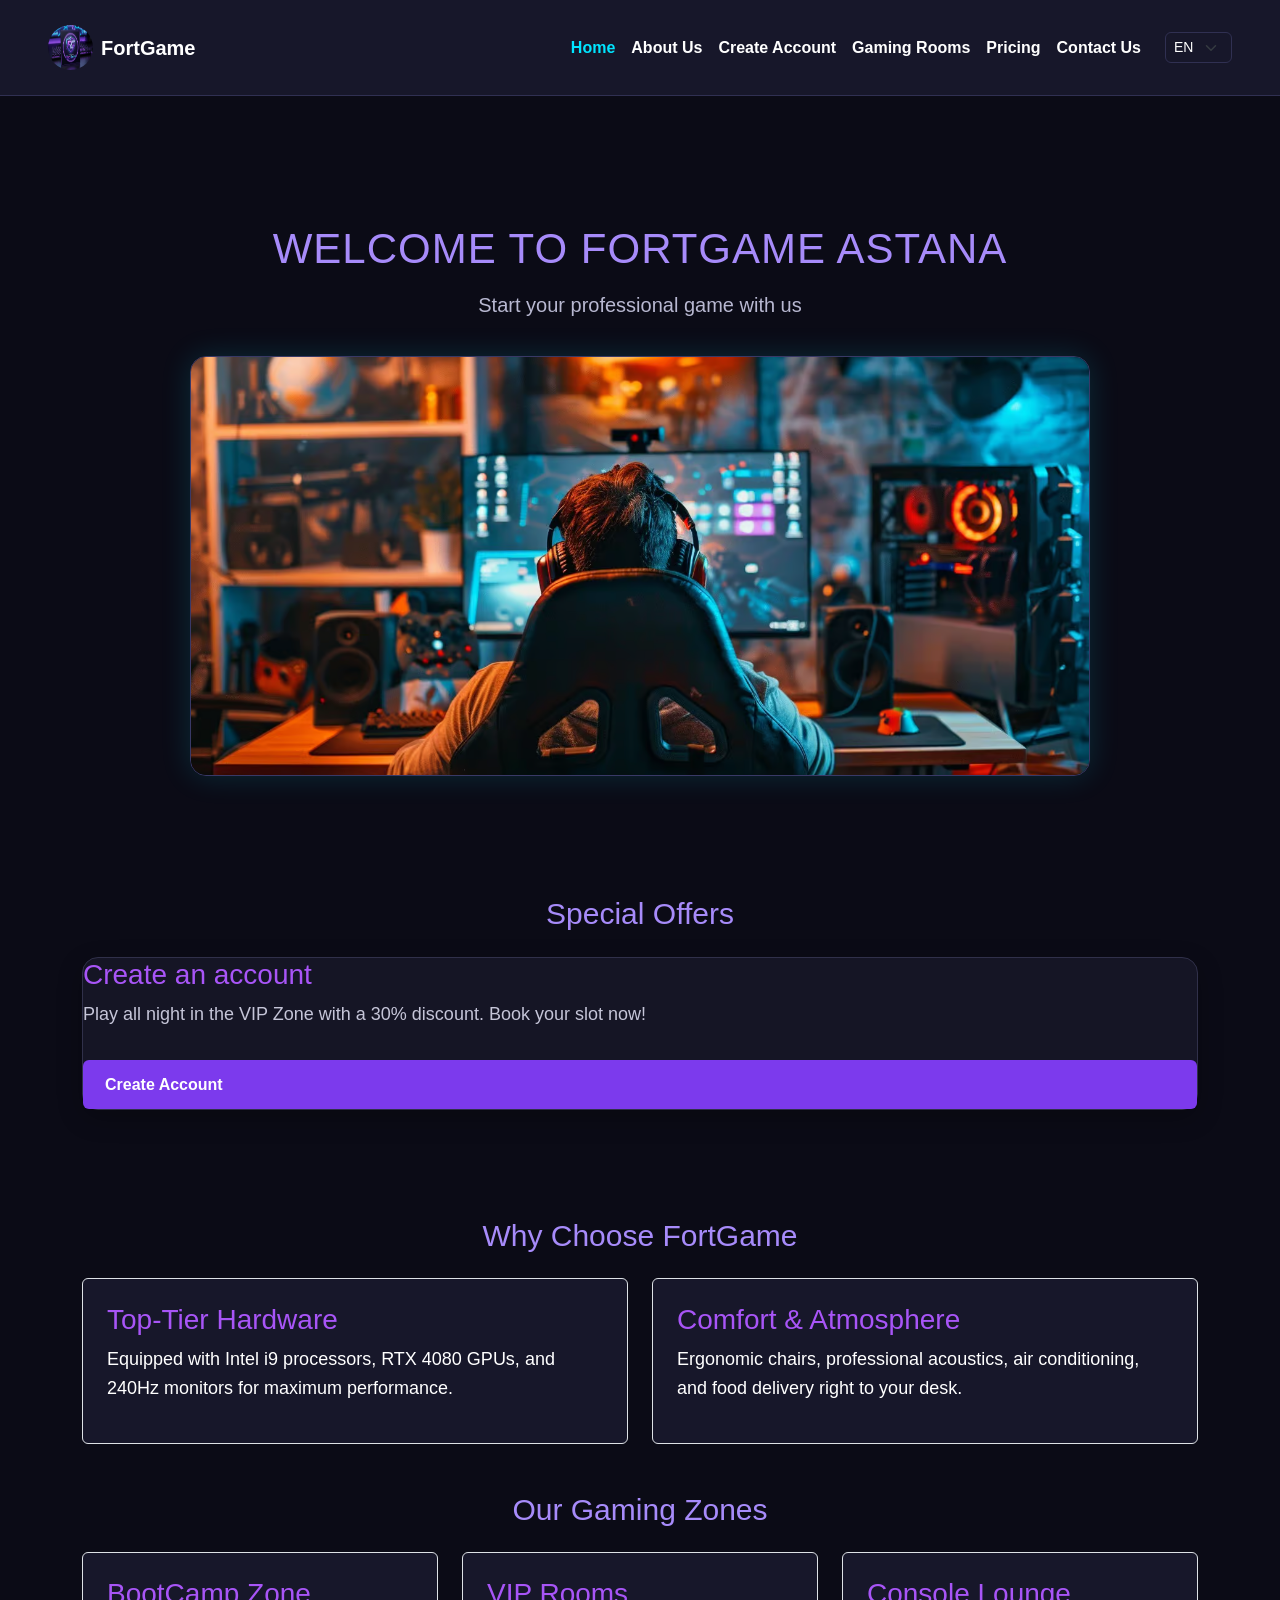
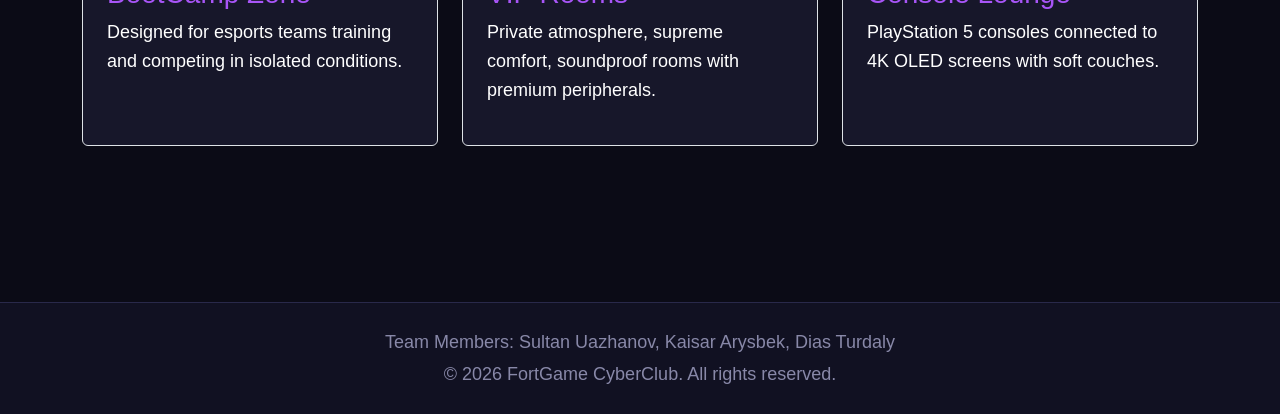
==== index.html @ 3850e533 "Add files via upload" ====
<!DOCTYPE html>
<html lang="en">
<head>
    <meta charset="UTF-8">
    <meta name="viewport" content="width=device-width, initial-scale=1.0">
    <title>FortGame CyberClub - Home</title>
    <link href="https://cdn.jsdelivr.net/npm/bootstrap@5.3.3/dist/css/bootstrap.min.css" rel="stylesheet">
    <link rel="stylesheet" href="css/style.css">
</head>
<body class="bootstrap-page">
    <nav class="navbar navbar-expand-lg navbar-dark bg-dark border-bottom border-secondary" aria-label="Main navigation">
    <div class="container-fluid px-sm-2 px-lg-5">
        <a class="navbar-brand d-flex align-items-center" href="index.html">
            <img src="images/admin.jpg" alt="FortGame Logo" width="45" height="45" class="rounded-circle me-2">
            FortGame
        </a>
        <button class="navbar-toggler" type="button" data-bs-toggle="collapse" data-bs-target="#mainNav"
                aria-controls="mainNav" aria-expanded="false" aria-label="Toggle navigation">
            <span class="navbar-toggler-icon"></span>
        </button>
        <div class="collapse navbar-collapse" id="mainNav">
            <ul class="navbar-nav ms-auto mb-2 mb-lg-0">
                <li class="nav-item"><a class="nav-link active" href="index.html" aria-current="page">Home</a></li>
                <li class="nav-item"><a class="nav-link" href="about.html">About Us</a></li>
                <li class="nav-item"><a class="nav-link" href="create_acc.html">Create Account</a></li>
                <li class="nav-item"><a class="nav-link" href="rooms.html">Gaming Rooms</a></li>
                <li class="nav-item"><a class="nav-link" href="pricing.html">Pricing</a></li>
                <li class="nav-item"><a class="nav-link" href="contact.html">Contact Us</a></li>
            </ul>
            <div class="d-flex gap-2 ms-lg-3">
                <label class="visually-hidden" for="language">Language</label>
                <select id="language" class="form-select form-select-sm bg-dark text-white border-secondary" aria-label="Language">
                    <option>EN</option><option>RU</option><option>KZ</option>
                </select>
            </div>
        </div>
    </div>
</nav>

<main class="container py-4 py-md-5">
        <section class="hero-section">
            <h1>WELCOME TO FORTGAME ASTANA</h1>
            <p>Start your professional game with us</p>
            <img src="images/How-To-Get-Better-At-Shooter-Games-1.avif" alt="FortGame Hall" class="hero-img">
        </section>
        <section class="promo-section">
            <h2 class="text-center">Special Offers</h2>
            <div class="card">
                <h3>Create an account</h3>
                <p>Play all night in the VIP Zone with a 30% discount. Book your slot now!</p>
                <a href="create_acc.html" class="promo-button"> Create Account </a>
            </div>
        </section>

<section class="my-5">
    <h2 class="text-center mb-4">Why Choose FortGame</h2>
    <div class="row g-4">

        <div class="col-12 col-lg-6">
            <div class="p-4 border rounded bg-dark text-white h-100">
                <h3>Top-Tier Hardware</h3>
                <p>Equipped with Intel i9 processors, RTX 4080 GPUs, and 240Hz monitors for maximum performance.</p>
            </div>
        </div>
        
        <div class="col-12 col-lg-6">
            <div class="p-4 border rounded bg-dark text-white h-100">
                <h3>Comfort & Atmosphere</h3>
                <p>Ergonomic chairs, professional acoustics, air conditioning, and food delivery right to your desk.</p>
            </div>
        </div>
    </div>
</section>

<section class="my-5">
    <h2 class="text-center mb-4">Our Gaming Zones</h2>
    <div class="row g-4">
        <div class="col-12 col-md-6 col-lg-4">
            <div class="p-4 border rounded bg-dark text-white h-100">
                <h3>BootCamp Zone</h3>
                <p>Designed for esports teams training and competing in isolated conditions.</p>
            </div>
        </div>
        <div class="col-12 col-md-6 col-lg-4">
            <div class="p-4 border rounded bg-dark text-white h-100">
                <h3>VIP Rooms</h3>
                <p>Private atmosphere, supreme comfort, soundproof rooms with premium peripherals.</p>
            </div>
        </div>
        <div class="col-12 col-md-12 col-lg-4">
            <div class="p-4 border rounded bg-dark text-white h-100">
                <h3>Console Lounge</h3>
                <p>PlayStation 5 consoles connected to 4K OLED screens with soft couches.</p>
            </div>
        </div>
    </div>
</section>
    </main>
    <footer class="main-footer">
    <div class="container text-center">
        <p class="mb-1">Team Members: Sultan Uazhanov, Kaisar Arysbek, Dias Turdaly</p>
        <p class="mb-0">&copy; 2026 FortGame CyberClub. All rights reserved.</p>
    </div>
</footer>

<script src="https://cdn.jsdelivr.net/npm/bootstrap@5.3.3/dist/js/bootstrap.bundle.min.js"></script>
</body>
</html>
---- css/style.css ----
*{
    box-sizing: border-box;
}
body {
    margin: 0;
    font-family: Arial, sans-serif;
    background-color: #0b0b16;
    color: #f5f5f5;
    line-height: 1.6;
}

h1 {
  font-size: 22px;
}

h2 {
  font-size: 18px;
}

p {
  font-size: 14px;
}

@media (min-width: 768px) {
  h1 {
    font-size: 32px;
  }
  
  h2 {
    font-size: 24px;
  }
  
  p {
    font-size: 16px;
  }
}

@media (min-width: 1024px) {
  h1 {
    font-size: 42px;
  }
  
  h2 {
    font-size: 30px;
  }
  
  p {
    font-size: 18px;
  }
}

#main-header {
    background-color: #111122;
    padding: 20px 8%;
    display: flex;
    justify-content: space-between;
    align-items: center;
    border-bottom: 1px solid #29294a;
}

.nav-menu {
    display: flex;
    gap: 30px;
}

.nav-menu a {
    color: #ffffff;
    text-decoration: none;
    font-weight: bold;
    transition: color 0.3s;
}

.nav-menu a:hover {
    color: #00e5ff;
}

.header-actions {
    display: flex;
    gap: 12px;
}

.language,
.number {
    background-color: #1b1b32;
    color: #ffffff;
    border: 1px solid #393966;
    padding: 8px 12px;
    border-radius: 6px;
}

.container {
    width: 85%;
    max-width: 1200px;
    margin: 0 auto;
}


.hero-section {
    text-align: center;
    padding: 80px 20px;
}

.hero-section h1 {
    font-size: 42px; 
    color: #a78bfa;
    margin-bottom: 15px;
    letter-spacing: 2px;
}

.hero-section p {
    font-size: 20px;
    color: #b8b8d1;
    margin-bottom: 35px;
}

.hero-img {
    width: 100%;
    max-width: 900px;
    height: 420px;
    object-fit: cover;
    border-radius: 16px;
    border: 1px solid #393966;
    box-shadow: 0 0 30px rgba(0, 229, 255, 0.15);
}

.promo-section,
.create-account-section,
.info-section {
    padding: 40px 0;
}

h2 {
    color: #a78bfa;
    font-size: 30px;
    margin-bottom: 25px;
}

h3 {
    color: #ffffff;
}


.card {
    background-color: #17172a;
    border: 1px solid #303052;
    border-radius: 12px;
    padding: 25px;
    margin: 20px 0;
    box-shadow: 0 8px 25px rgba(0, 0, 0, 0.25);
    transition: transform 0.3s, border-color 0.3s;
}

.card:hover {
    transform: translateY(-5px);
    border-color: #00e5ff;
}

.card p,
.card li {
    color: #c5c5d8;
}

.create-account-section {
    max-width: 600px;
    margin: 60px auto 20px;
    text-align: center;
}

.create-account-section h1 {
    color: #a78bfa;
    font-size: 36px;
    margin-bottom: 30px;
}

.create-account-form {
    background-color: #17172a;
    border: 1px solid #303052;
    border-radius: 12px;
    padding: 30px;
    text-align: left;
    box-shadow: 0 8px 25px rgba(0, 0, 0, 0.25);
}

.create-account-form label {
    display: block;
    margin-bottom: 8px;
    color: #d8d8ed;
    font-weight: bold;
}

.create-account-form input {
    width: 100%;
    padding: 13px;
    margin-bottom: 20px;
    background-color: #0f0f20;
    color: #ffffff;
    border: 1px solid #393966;
    border-radius: 6px;
    font-size: 15px;
}

.create-account-form input:focus {
    outline: none;
    border-color: #00e5ff;
    box-shadow: 0 0 8px rgba(0, 229, 255, 0.2);
}

.create-account-form button {
    width: 100%;
    padding: 14px;
    background-color: #7c3aed;
    color: #ffffff;
    border: none;
    border-radius: 6px;
    font-size: 16px;
    font-weight: bold;
    cursor: pointer;
    transition: background-color 0.3s, transform 0.3s;
}

.create-account-form button:hover {
    background-color: #9f67ff;
    transform: translateY(-2px);
}

.card ul {
    padding-left: 20px;
}

.card li {
    margin-bottom: 10px;
}

footer {
    margin-top: 60px;
    padding: 25px;
    text-align: center;
    background-color: #111122;
    border-top: 1px solid #29294a;
    color: #8888a8;
    font-size: 14px;
}

@media (max-width: 700px) {
    #main-header {
        flex-direction: column;
        gap: 20px;
    }

    .nav-menu {
        gap: 15px;
        flex-wrap: wrap;
        justify-content: center;
    }

    .header-actions {
        width: 100%;
        justify-content: center;
    }

    .hero-section h1 {
        font-size: 30px;
    }

    .hero-img {
        height: 250px;
    }

    .container {
        width: 90%;
    }
}.promo-button {
    display: inline-block;
    margin-top: 15px;
    padding: 12px 22px;
    background-color: #7c3aed;
    color: white;
    text-decoration: none;
    border-radius: 6px;
    font-weight: bold;
    transition: background-color 0.3s;
}

.promo-button:hover {
    background-color: #9f67ff;
}.form-description {
    color: #a8a8c0;
    margin-bottom: 25px;
}.rooms-section {
    text-align: center;
    margin: 50px 0;
}

.rooms-section {
    padding: 50px 0;
    text-align: center;
}

.rooms-section h1 {
    font-size: 40px;
    color: #a78bfa;
    margin-bottom: 10px;
}

.rooms-intro {
    color: #aaaabd;
    margin-bottom: 40px;
    font-size: 18px;
}

.rooms-grid {
    display: flex;
    gap: 20px;
    align-items: stretch;
    flex-direction: column;
}

.room-card {
    background-color: #151525;
    border: 1px solid #30304a;
    border-radius: 16px;
    overflow: hidden;
    text-align: left;
    transition: 0.3s;
}

.room-card:hover {
    transform: translateY(-8px);
    border-color: #00e5ff;
    box-shadow: 0 10px 30px rgba(0, 229, 255, 0.15);
}

.room-card img {
    width: 100%;
    height: 250px;
    object-fit: cover;
    display: block;
}

.room-content {
    padding: 22px;
}

.room-content h2 {
    color: #00e5ff;
    margin-top: 0;
    margin-bottom: 12px;
}

.room-content p {
    color: #c5c5d5;
    line-height: 1.6;
}

.room-content h3 {
    color: #a855f7;
    margin-top: 20px;
}

.room-content ul {
    padding-left: 20px;
    color: #d5d5df;
}

.room-content li {
    margin-bottom: 8px;
}

.room-button {
    display: inline-block;
    margin-top: 15px;
    padding: 11px 18px;
    background-color: #00e5ff;
    color: #080812;
    text-decoration: none;
    font-weight: bold;
    border-radius: 8px;
    transition: 0.3s;
}

.room-button:hover {
    background-color: #a855f7;
    color: white;
}

@media (min-width: 768px) {
  .rooms-grid {
    flex-direction: row;
    flex-wrap: wrap;
  }

  .room-card {
    width: calc(50% - 10px);
  }
}

@media (min-width: 1024px) {
  .room-card {
    width: calc(33.333% - 14px);
  }
}
.room-link {
    text-decoration: none;
    color: inherit;
}



   .pricing-table {
    width: 100%;
    border-collapse: collapse;
    margin: 20px 0;
    background-color: #121225;
    border-radius: 10px;
    overflow: hidden;
    border: 1px solid #2a2a4a;
}

.pricing-table th, 
.pricing-table td {
    padding: 16px 20px;
    text-align: left;
    border-bottom: 1px solid #2a2a4a;
}

.pricing-table th {
    background-color: #1a1a35;
    color: #8b5cf6;
    font-size: 1.1rem;
}

.pricing-table tr:hover {
    background-color: #1d1d3d;
}


.round-avatar {
    width: 140px; 
    height: 140px; 
    border-radius: 50%; 
    border: 3px solid #8b5cf6;
    object-fit: cover;
}
.room-link {
    color: #8b5cf6;
    text-decoration: none;
    font-weight: bold;
    transition: color 0.3s ease;
}

.room-link:hover {
    color: #00f7ff;
    text-decoration: underline;
}

.round-logo {
    width: 93px; 
    height: 93px; 
    border-radius: 50%; 
    border: 3px solid #8b5cf6;
    object-fit: cover;
    
}

.about-layout {
    width: 85%;
    max-width: 1200px;
    margin: 50px auto;

    display: grid;

    grid-template-columns: 250px 1fr;
    grid-template-rows: auto 1fr;

    grid-template-areas:
        "sidebar main";

    gap: 30px;
}

.about-sidebar {
    grid-area: sidebar;

    background-color: #17172a;
    border: 1px solid #303052;
    border-radius: 12px;

    padding: 25px;

    display: flex;
    flex-direction: column;
    gap: 15px;

    height: fit-content;
}

.about-sidebar h2 {
    margin-top: 0;
}

.about-sidebar a {
    color: white;
    text-decoration: none;

    padding: 10px;
    border-radius: 6px;

    transition: 0.3s;
}

.about-sidebar a:hover {
    background-color: #29294a;
    color: #00e5ff;
}

.about-main {
    grid-area: main;

    background-color: #111122;
    border-radius: 12px;

    padding: 30px;
}

.about-main h1 {
    color: #a78bfa;
}

.about-cards {
    display: grid;

    grid-template-columns: repeat(2, 1fr);

    gap: 20px;

    margin-top: 30px;
}

.about-cards .card {
    margin: 0;
}

.gallery-page {
    width: 85%;
    max-width: 1200px;
    margin: 50px auto;
    text-align: center;
}

.gallery-page h1 {
    color: #a78bfa;
    font-size: 38px;
}

.gallery-intro {
    color: #b8b8d1;
    margin-bottom: 35px;
}

.gallery-grid {
    display: grid;

    grid-template-columns: repeat(3, 1fr);

    gap: 20px;
}

.gallery-item {
    position: relative;

    height: 250px;

    overflow: hidden;

    border-radius: 12px;

    border: 1px solid #303052;

    background-color: #17172a;
}

.gallery-item img {
    width: 100%;
    height: 100%;

    object-fit: cover;

    display: block;

    transition: transform 0.4s;
}

.gallery-caption {
    position: absolute;

    left: 0;
    bottom: 0;

    width: 100%;

    padding: 20px;

    background: rgba(0, 0, 0, 0.75);

    transform: translateY(100%);

    transition: transform 0.3s;
}

.gallery-caption h3 {
    margin: 0;
    color: #ffffff;
}

.gallery-caption p {
    margin: 5px 0 0;
    color: #c5c5d8;
}

.gallery-item:hover img {
    transform: scale(1.1);
}

.gallery-item:hover .gallery-caption {
    transform: translateY(0);
}


/* Assignment #3 - Bootstrap pages, restyled to match Assignment #1's look */
.bootstrap-page {
    font-family: Arial, sans-serif;
    background-color: #0b0b16;
}

.bootstrap-page .container {
    width: 100%;
    max-width: 1140px;
    margin-left: auto;
    margin-right: auto;
}

/* Navbar -> looks like #main-header */
.bootstrap-page .navbar {
    background-color: #111122 !important;
    border-bottom: 1px solid #29294a !important;
    padding-top: 20px;
    padding-bottom: 20px;
}

.bootstrap-page .navbar-brand {
    color: #ffffff !important;
    font-weight: bold;
}

.bootstrap-page .nav-link {
    color: #ffffff !important;
    font-weight: bold;
    transition: color 0.3s;
}

.bootstrap-page .nav-link:hover,
.bootstrap-page .nav-link.active {
    color: #00e5ff !important;
}

.bootstrap-page .navbar-toggler {
    border-color: #393966;
}

/* Form fields / language select -> match .language/.number and account form inputs */
.bootstrap-page .form-select,
.bootstrap-page .form-control {
    background-color: #1b1b32 !important;
    color: #ffffff !important;
    border: 1px solid #393966 !important;
    border-radius: 6px;
}

.bootstrap-page .form-control.bg-black {
    background-color: #0f0f20 !important;
}

.bootstrap-page .form-control::placeholder {
    color: #8888a8;
}

.bootstrap-page .form-select:focus,
.bootstrap-page .form-control:focus {
    border-color: #00e5ff !important;
    box-shadow: 0 0 8px rgba(0, 229, 255, 0.2) !important;
    background-color: #1b1b32;
    color: #ffffff;
}

.bootstrap-page .form-label {
    color: #d8d8ed !important;
    font-weight: bold;
}

.bootstrap-page .form-check-input:checked {
    background-color: #7c3aed;
    border-color: #7c3aed;
}

/* Dark surfaces -> match .card / .create-account-form backgrounds */
.bootstrap-page .bg-dark {
    background-color: #17172a !important;
}

.bootstrap-page .border-secondary {
    border-color: #303052 !important;
}

.bootstrap-page .text-light {
    color: #f5f5f5 !important;
}

.bootstrap-page .text-secondary {
    color: #c5c5d8 !important;
}

/* Headings */
.bootstrap-page h1,
.bootstrap-page h1.text-light {
    color: #a78bfa !important;
    letter-spacing: 1px;
}

.bootstrap-page h2,
.bootstrap-page h2.text-light {
    color: #a78bfa !important;
}

.bootstrap-page h3,
.bootstrap-page .card-title ~ h3 {
    color: #a855f7 !important;
}

.bootstrap-page .card-title {
    color: #00e5ff !important;
}

/* Room / info cards -> match .room-card and .card */
.bootstrap-page .card {
    background-color: #151525 !important;
    border: 1px solid #30304a !important;
    border-radius: 16px !important;
    padding: 0;
    transition: transform 0.3s, border-color 0.3s;
}

.bootstrap-page .card:hover {
    transform: translateY(-8px);
    border-color: #00e5ff !important;
    box-shadow: 0 10px 30px rgba(0, 229, 255, 0.15);
}

.bootstrap-page .card-img-top {
    height: 220px;
    object-fit: cover;
}

/* Buttons -> match .room-button / .promo-button and outline actions */
.bootstrap-page .btn-primary {
    background-color: #00e5ff !important;
    border-color: #00e5ff !important;
    color: #080812 !important;
    font-weight: bold;
}

.bootstrap-page .btn-primary:hover {
    background-color: #a855f7 !important;
    border-color: #a855f7 !important;
    color: #ffffff !important;
}

.bootstrap-page .btn-outline-secondary {
    color: #c5c5d8 !important;
    border-color: #393966 !important;
}

.bootstrap-page .btn-outline-secondary:hover {
    background-color: #29294a !important;
    border-color: #00e5ff !important;
    color: #00e5ff !important;
}

/* Footer -> match footer.main-footer */
.bootstrap-page .main-footer {
    background-color: #111122 !important;
    border-top: 1px solid #29294a !important;
    color: #8888a8 !important;
}

.bootstrap-page .main-footer p {
    color: #8888a8 !important;
}
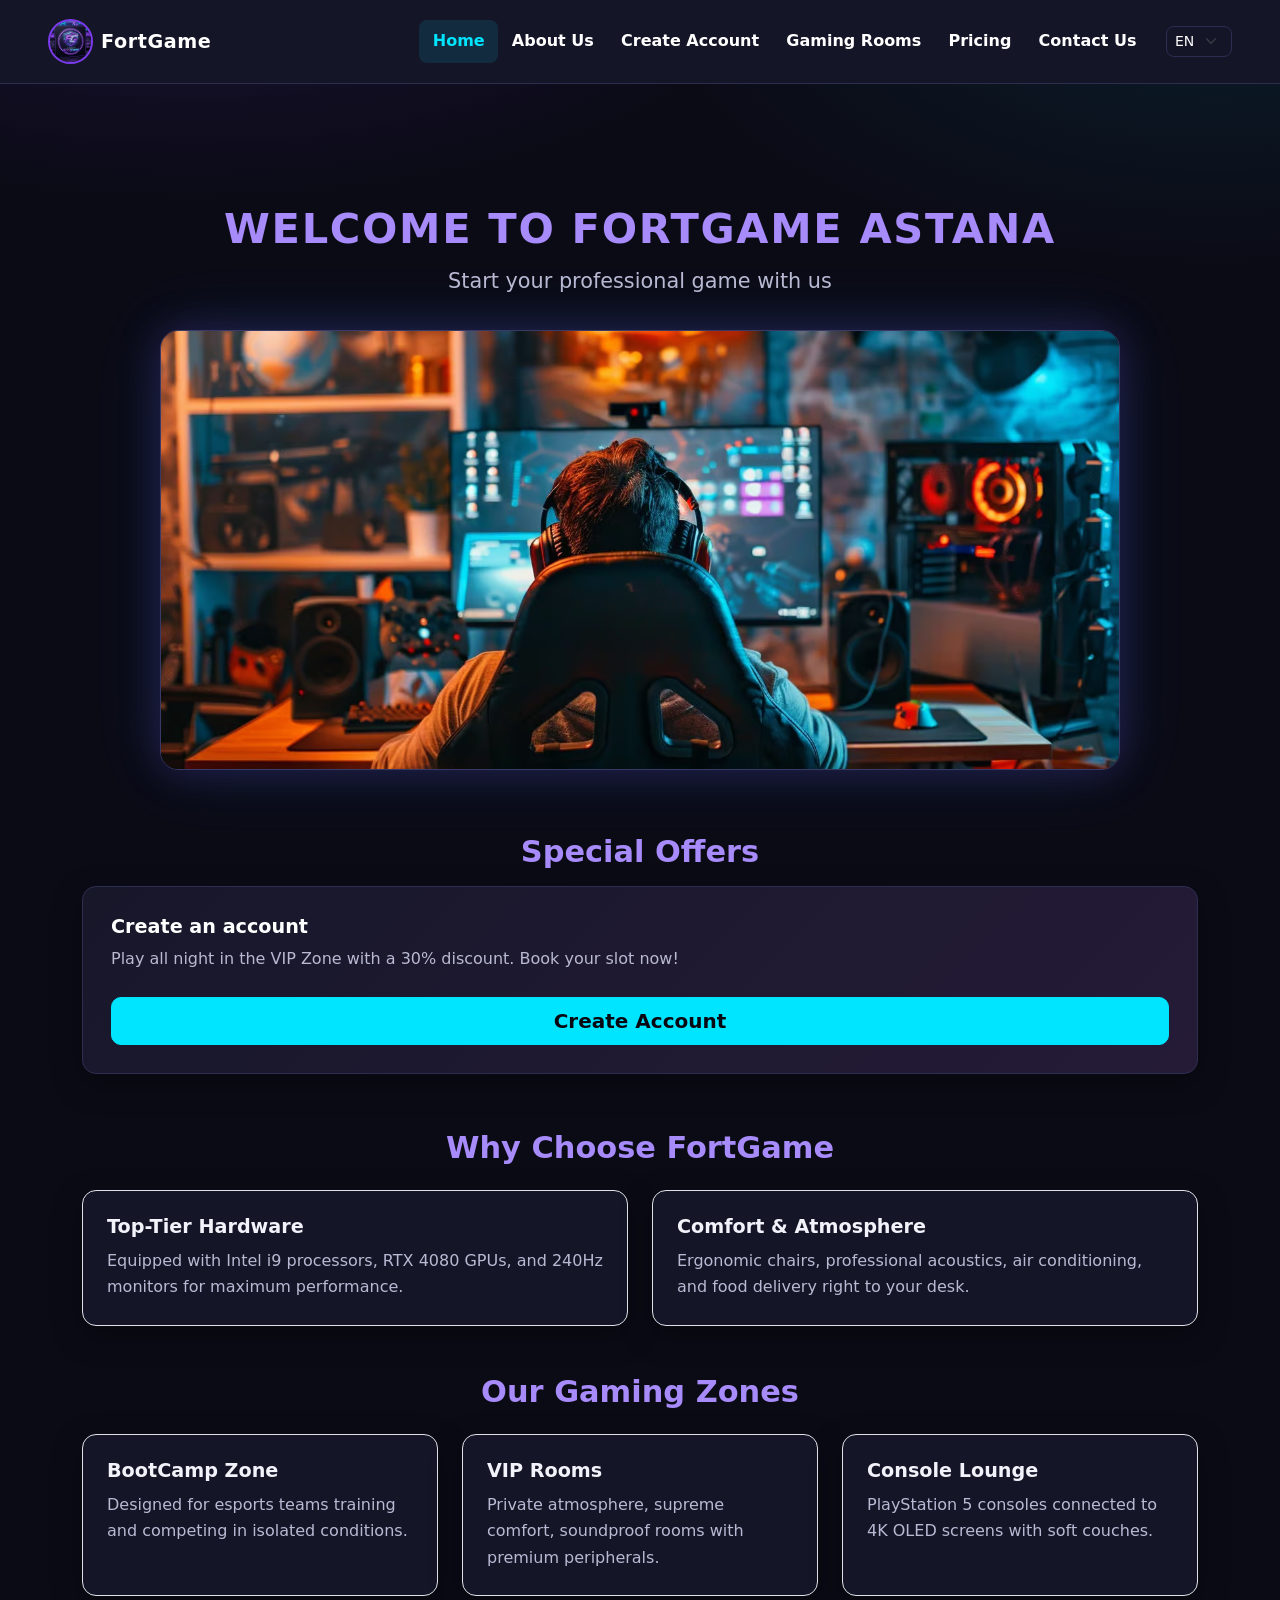
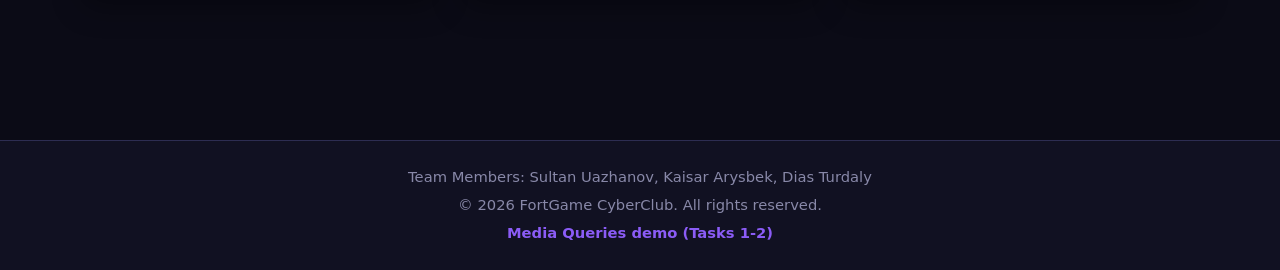
==== commit 62339c23: "Add files via upload" ====
--- a/index.html
+++ b/index.html
@@ -48,7 +48,7 @@
             <div class="card">
                 <h3>Create an account</h3>
                 <p>Play all night in the VIP Zone with a 30% discount. Book your slot now!</p>
-                <a href="create_acc.html" class="promo-button"> Create Account </a>
+                <a href="create_acc.html" class="btn btn-primary btn-lg mt-2">Create Account</a>
             </div>
         </section>
 
@@ -99,7 +99,8 @@
     <footer class="main-footer">
     <div class="container text-center">
         <p class="mb-1">Team Members: Sultan Uazhanov, Kaisar Arysbek, Dias Turdaly</p>
-        <p class="mb-0">&copy; 2026 FortGame CyberClub. All rights reserved.</p>
+        <p class="mb-1">&copy; 2026 FortGame CyberClub. All rights reserved.</p>
+        <p class="mb-0"><a class="room-link" href="responsive.html">Media Queries demo (Tasks 1-2)</a></p>
     </div>
 </footer>
 
--- a/css/style.css
+++ b/css/style.css
@@ -1,798 +1,410 @@
-
-*{
-    box-sizing: border-box;
-}
-body {
+/* ==========================================================
+   FortGame CyberClub — единый стиль для всех страниц
+   ========================================================== */
+
+:root {
+    --bg: #0b0b16;
+    --surface: #151528;
+    --surface-2: #1b1b34;
+    --surface-3: #111122;
+    --border: #2d2d52;
+    --border-strong: #393966;
+    --text: #f2f2fa;
+    --text-muted: #b9b9d3;
+    --text-dim: #8888a8;
+    --violet: #a78bfa;
+    --violet-strong: #7c3aed;
+    --purple: #a855f7;
+    --cyan: #00e5ff;
+    --radius: 14px;
+    --shadow: 0 10px 30px rgba(0, 0, 0, 0.35);
+    --glow: 0 10px 34px rgba(0, 229, 255, 0.14);
+}
+
+*, *::before, *::after { box-sizing: border-box; }
+
+html { scroll-behavior: smooth; }
+
+body.bootstrap-page {
     margin: 0;
-    font-family: Arial, sans-serif;
-    background-color: #0b0b16;
-    color: #f5f5f5;
-    line-height: 1.6;
-}
-
-h1 {
-  font-size: 22px;
-}
-
-h2 {
-  font-size: 18px;
-}
-
-p {
-  font-size: 14px;
-}
-
-@media (min-width: 768px) {
-  h1 {
-    font-size: 32px;
-  }
-  
-  h2 {
-    font-size: 24px;
-  }
-  
-  p {
-    font-size: 16px;
-  }
-}
-
-@media (min-width: 1024px) {
-  h1 {
-    font-size: 42px;
-  }
-  
-  h2 {
-    font-size: 30px;
-  }
-  
-  p {
-    font-size: 18px;
-  }
-}
-
-#main-header {
-    background-color: #111122;
-    padding: 20px 8%;
+    font-family: "Segoe UI", system-ui, -apple-system, Arial, sans-serif;
+    color: var(--text);
+    line-height: 1.65;
+    background-color: var(--bg);
+    background-image:
+        radial-gradient(900px 420px at 15% -5%, rgba(124, 58, 237, 0.16), transparent 70%),
+        radial-gradient(800px 380px at 95% 0%, rgba(0, 229, 255, 0.08), transparent 70%);
+    background-repeat: no-repeat;
+    min-height: 100vh;
     display: flex;
-    justify-content: space-between;
-    align-items: center;
-    border-bottom: 1px solid #29294a;
-}
-
-.nav-menu {
-    display: flex;
-    gap: 30px;
-}
-
-.nav-menu a {
-    color: #ffffff;
+    flex-direction: column;
+}
+
+.bootstrap-page > main { flex: 1 0 auto; }
+
+/* ---------- Типографика ---------- */
+.bootstrap-page h1 {
+    font-size: clamp(1.7rem, 1.2rem + 2.2vw, 2.6rem);
+    font-weight: 800;
+    letter-spacing: 0.04em;
+    line-height: 1.2;
+    color: var(--violet) !important;
+    margin-bottom: 0.6rem;
+}
+
+.bootstrap-page h2 {
+    font-size: clamp(1.35rem, 1.1rem + 1vw, 1.9rem);
+    font-weight: 700;
+    color: var(--violet) !important;
+    margin-bottom: 1rem;
+}
+
+.bootstrap-page h3 {
+    font-size: 1.2rem;
+    font-weight: 700;
+    color: var(--text) !important;
+}
+
+.bootstrap-page p { font-size: 1rem; }
+
+.bootstrap-page .text-secondary { color: var(--text-muted) !important; }
+.bootstrap-page .text-light { color: var(--text) !important; }
+
+.bootstrap-page a:focus-visible,
+.bootstrap-page button:focus-visible,
+.bootstrap-page select:focus-visible {
+    outline: 2px solid var(--cyan);
+    outline-offset: 3px;
+}
+
+/* ---------- Навбар (одинаковый на всех страницах) ---------- */
+.bootstrap-page .navbar {
+    position: sticky;
+    top: 0;
+    z-index: 100;
+    background-color: rgba(17, 17, 34, 0.92) !important;
+    -webkit-backdrop-filter: blur(10px);
+    backdrop-filter: blur(10px);
+    border-bottom: 1px solid var(--border) !important;
+    padding-top: 14px;
+    padding-bottom: 14px;
+}
+
+.bootstrap-page .navbar-brand {
+    color: #fff !important;
+    font-weight: 800;
+    font-size: 1.2rem;
+    letter-spacing: 0.03em;
+}
+
+.bootstrap-page .navbar-brand img {
+    border: 2px solid var(--violet-strong);
+    object-fit: cover;
+}
+
+.bootstrap-page .nav-link {
+    color: #fff !important;
+    font-weight: 600;
+    padding: 0.5rem 0.85rem !important;
+    border-radius: 8px;
+    transition: color 0.25s, background-color 0.25s;
+}
+
+.bootstrap-page .nav-link:hover {
+    color: var(--cyan) !important;
+    background-color: rgba(0, 229, 255, 0.07);
+}
+
+.bootstrap-page .nav-link.active {
+    color: var(--cyan) !important;
+    background-color: rgba(0, 229, 255, 0.1);
+}
+
+.bootstrap-page .navbar-toggler { border-color: var(--border-strong); }
+
+/* ---------- Формы ---------- */
+.bootstrap-page .form-select,
+.bootstrap-page .form-control {
+    background-color: var(--surface-2) !important;
+    color: #fff !important;
+    border: 1px solid var(--border-strong) !important;
+    border-radius: 8px;
+}
+
+.bootstrap-page .form-control.bg-black { background-color: #0f0f20 !important; }
+.bootstrap-page .form-control::placeholder { color: var(--text-dim); }
+
+.bootstrap-page .form-select:focus,
+.bootstrap-page .form-control:focus {
+    border-color: var(--cyan) !important;
+    box-shadow: 0 0 0 3px rgba(0, 229, 255, 0.18) !important;
+}
+
+.bootstrap-page .form-label { color: #dcdcf0 !important; font-weight: 600; }
+
+.bootstrap-page .form-check-input:checked {
+    background-color: var(--violet-strong);
+    border-color: var(--violet-strong);
+}
+
+/* ---------- Поверхности и карточки ---------- */
+.bootstrap-page .bg-dark { background-color: var(--surface) !important; }
+.bootstrap-page .border-secondary { border-color: var(--border) !important; }
+
+.bootstrap-page .rounded,
+.bootstrap-page .rounded-3 { border-radius: var(--radius) !important; }
+
+.bootstrap-page .card {
+    background-color: var(--surface) !important;
+    border: 1px solid var(--border) !important;
+    border-radius: var(--radius) !important;
+    color: var(--text);
+    box-shadow: var(--shadow);
+    overflow: hidden;
+    transition: transform 0.3s, border-color 0.3s, box-shadow 0.3s;
+}
+
+.bootstrap-page .card:hover {
+    transform: translateY(-5px);
+    border-color: var(--cyan) !important;
+    box-shadow: var(--glow);
+}
+
+.bootstrap-page .card h3 { margin-top: 0; }
+.bootstrap-page .card p,
+.bootstrap-page .card li { color: var(--text-muted); }
+
+.bootstrap-page .card-title { color: var(--cyan) !important; }
+.bootstrap-page .card-img-top { height: 220px; object-fit: cover; }
+
+/* Блоки «p-4 border rounded bg-dark» (главная) — такой же вид, как у карточек */
+.bootstrap-page .border.rounded.bg-dark {
+    box-shadow: var(--shadow);
+    transition: transform 0.3s, border-color 0.3s, box-shadow 0.3s;
+}
+
+.bootstrap-page .border.rounded.bg-dark:hover {
+    transform: translateY(-4px);
+    border-color: var(--cyan) !important;
+    box-shadow: var(--glow);
+}
+
+.bootstrap-page .border.rounded.bg-dark h3 { margin-bottom: 0.6rem; }
+.bootstrap-page .border.rounded.bg-dark p { color: var(--text-muted); margin-bottom: 0; }
+
+/* ---------- Кнопки ---------- */
+.bootstrap-page .btn { border-radius: 10px; font-weight: 700; }
+
+.bootstrap-page .btn-primary,
+.bootstrap-page .promo-button {
+    background-color: var(--cyan) !important;
+    border-color: var(--cyan) !important;
+    color: #080812 !important;
+}
+
+.bootstrap-page .btn-primary:hover,
+.bootstrap-page .promo-button:hover {
+    background-color: var(--purple) !important;
+    border-color: var(--purple) !important;
+    color: #fff !important;
+}
+
+.bootstrap-page .promo-button {
+    display: inline-block;
+    margin-top: 12px;
+    padding: 12px 24px;
     text-decoration: none;
-    font-weight: bold;
-    transition: color 0.3s;
-}
-
-.nav-menu a:hover {
-    color: #00e5ff;
-}
-
-.header-actions {
-    display: flex;
-    gap: 12px;
-}
-
-.language,
-.number {
-    background-color: #1b1b32;
-    color: #ffffff;
-    border: 1px solid #393966;
-    padding: 8px 12px;
-    border-radius: 6px;
-}
-
-.container {
-    width: 85%;
-    max-width: 1200px;
-    margin: 0 auto;
-}
-
-
+    font-weight: 700;
+    border-radius: 10px;
+    transition: background-color 0.25s, color 0.25s;
+}
+
+.bootstrap-page .btn-outline-secondary {
+    color: var(--text-muted) !important;
+    border-color: var(--border-strong) !important;
+}
+
+.bootstrap-page .btn-outline-secondary:hover {
+    background-color: #29294a !important;
+    border-color: var(--cyan) !important;
+    color: var(--cyan) !important;
+}
+
+/* ---------- Главная: hero и акции ---------- */
 .hero-section {
     text-align: center;
-    padding: 80px 20px;
-}
-
-.hero-section h1 {
-    font-size: 42px; 
-    color: #a78bfa;
-    margin-bottom: 15px;
-    letter-spacing: 2px;
+    padding: clamp(36px, 6vw, 72px) 0 clamp(24px, 4vw, 40px);
 }
 
 .hero-section p {
-    font-size: 20px;
-    color: #b8b8d1;
-    margin-bottom: 35px;
+    font-size: clamp(1.05rem, 1rem + 0.4vw, 1.3rem);
+    color: var(--text-muted);
+    margin-bottom: 2rem;
 }
 
 .hero-img {
     width: 100%;
-    max-width: 900px;
-    height: 420px;
+    max-width: 960px;
+    height: clamp(220px, 42vw, 440px);
     object-fit: cover;
-    border-radius: 16px;
-    border: 1px solid #393966;
-    box-shadow: 0 0 30px rgba(0, 229, 255, 0.15);
-}
-
-.promo-section,
-.create-account-section,
-.info-section {
-    padding: 40px 0;
-}
-
-h2 {
-    color: #a78bfa;
-    font-size: 30px;
-    margin-bottom: 25px;
-}
-
-h3 {
-    color: #ffffff;
-}
-
-
-.card {
-    background-color: #17172a;
-    border: 1px solid #303052;
-    border-radius: 12px;
-    padding: 25px;
-    margin: 20px 0;
-    box-shadow: 0 8px 25px rgba(0, 0, 0, 0.25);
-    transition: transform 0.3s, border-color 0.3s;
-}
-
-.card:hover {
-    transform: translateY(-5px);
-    border-color: #00e5ff;
-}
-
-.card p,
-.card li {
-    color: #c5c5d8;
-}
-
-.create-account-section {
-    max-width: 600px;
-    margin: 60px auto 20px;
-    text-align: center;
-}
-
-.create-account-section h1 {
-    color: #a78bfa;
-    font-size: 36px;
-    margin-bottom: 30px;
-}
-
-.create-account-form {
-    background-color: #17172a;
-    border: 1px solid #303052;
-    border-radius: 12px;
-    padding: 30px;
-    text-align: left;
-    box-shadow: 0 8px 25px rgba(0, 0, 0, 0.25);
-}
-
-.create-account-form label {
-    display: block;
-    margin-bottom: 8px;
-    color: #d8d8ed;
-    font-weight: bold;
-}
-
-.create-account-form input {
+    border-radius: 18px;
+    border: 1px solid var(--border-strong);
+    box-shadow: 0 0 40px rgba(124, 58, 237, 0.25), 0 0 70px rgba(0, 229, 255, 0.1);
+}
+
+.promo-section { padding: 24px 0 8px; }
+
+.promo-section .card {
+    padding: 1.75rem;
+    background-image: linear-gradient(135deg, #17172a, #251b37);
+    margin: 0;
+}
+
+.promo-section .card h3 { color: #fff !important; margin-bottom: 0.5rem; }
+
+/* ---------- About Us ---------- */
+.about-layout {
     width: 100%;
-    padding: 13px;
-    margin-bottom: 20px;
-    background-color: #0f0f20;
-    color: #ffffff;
-    border: 1px solid #393966;
-    border-radius: 6px;
-    font-size: 15px;
-}
-
-.create-account-form input:focus {
-    outline: none;
-    border-color: #00e5ff;
-    box-shadow: 0 0 8px rgba(0, 229, 255, 0.2);
-}
-
-.create-account-form button {
+    max-width: 1140px;
+    margin: 0 auto;
+    padding: 2rem 12px;
+    display: grid;
+    grid-template-columns: 250px 1fr;
+    gap: 28px;
+    align-items: start;
+}
+
+.about-sidebar {
+    background-color: var(--surface);
+    border: 1px solid var(--border);
+    border-radius: var(--radius);
+    padding: 24px;
+    display: flex;
+    flex-direction: column;
+    gap: 6px;
+    position: sticky;
+    top: 96px;
+    box-shadow: var(--shadow);
+}
+
+.about-sidebar h2 { margin: 0; font-size: 1.5rem; }
+
+.about-sidebar p {
+    color: var(--text-muted);
+    font-size: 0.95rem;
+    margin-bottom: 12px;
+    padding-bottom: 12px;
+    border-bottom: 1px solid var(--border);
+}
+
+.about-sidebar a {
+    color: #fff;
+    text-decoration: none;
+    font-weight: 600;
+    padding: 10px 12px;
+    border-radius: 8px;
+    transition: background-color 0.25s, color 0.25s;
+}
+
+.about-sidebar a:hover {
+    background-color: #29294a;
+    color: var(--cyan);
+}
+
+.about-main {
+    background-color: var(--surface-3);
+    border: 1px solid var(--border);
+    border-radius: var(--radius);
+    padding: clamp(20px, 4vw, 34px);
+    min-width: 0;
+}
+
+.about-main > p { color: var(--text-muted); font-size: 1.1rem; }
+
+.about-cards {
+    display: grid;
+    grid-template-columns: repeat(2, 1fr);
+    gap: 20px;
+    margin-top: 28px;
+}
+
+.about-cards .card { margin: 0; padding: 1.4rem; }
+
+.about-cards .card h3 { color: var(--cyan) !important; margin-bottom: 0.6rem; }
+
+.second-img {
     width: 100%;
-    padding: 14px;
-    background-color: #7c3aed;
-    color: #ffffff;
-    border: none;
-    border-radius: 6px;
-    font-size: 16px;
-    font-weight: bold;
-    cursor: pointer;
-    transition: background-color 0.3s, transform 0.3s;
-}
-
-.create-account-form button:hover {
-    background-color: #9f67ff;
-    transform: translateY(-2px);
-}
-
-.card ul {
-    padding-left: 20px;
-}
-
-.card li {
-    margin-bottom: 10px;
-}
-
-footer {
-    margin-top: 60px;
-    padding: 25px;
-    text-align: center;
-    background-color: #111122;
-    border-top: 1px solid #29294a;
-    color: #8888a8;
-    font-size: 14px;
-}
-
-@media (max-width: 700px) {
-    #main-header {
-        flex-direction: column;
-        gap: 20px;
-    }
-
-    .nav-menu {
-        gap: 15px;
-        flex-wrap: wrap;
-        justify-content: center;
-    }
-
-    .header-actions {
-        width: 100%;
-        justify-content: center;
-    }
-
-    .hero-section h1 {
-        font-size: 30px;
-    }
-
-    .hero-img {
-        height: 250px;
-    }
-
-    .container {
-        width: 90%;
-    }
-}.promo-button {
-    display: inline-block;
-    margin-top: 15px;
-    padding: 12px 22px;
-    background-color: #7c3aed;
-    color: white;
-    text-decoration: none;
-    border-radius: 6px;
-    font-weight: bold;
-    transition: background-color 0.3s;
-}
-
-.promo-button:hover {
-    background-color: #9f67ff;
-}.form-description {
-    color: #a8a8c0;
-    margin-bottom: 25px;
-}.rooms-section {
-    text-align: center;
-    margin: 50px 0;
-}
-
-.rooms-section {
-    padding: 50px 0;
-    text-align: center;
-}
-
-.rooms-section h1 {
-    font-size: 40px;
-    color: #a78bfa;
-    margin-bottom: 10px;
-}
-
-.rooms-intro {
-    color: #aaaabd;
-    margin-bottom: 40px;
-    font-size: 18px;
-}
-
-.rooms-grid {
-    display: flex;
-    gap: 20px;
-    align-items: stretch;
-    flex-direction: column;
-}
-
-.room-card {
-    background-color: #151525;
-    border: 1px solid #30304a;
-    border-radius: 16px;
-    overflow: hidden;
-    text-align: left;
-    transition: 0.3s;
-}
-
-.room-card:hover {
-    transform: translateY(-8px);
-    border-color: #00e5ff;
-    box-shadow: 0 10px 30px rgba(0, 229, 255, 0.15);
-}
-
-.room-card img {
-    width: 100%;
-    height: 250px;
+    height: 170px;
     object-fit: cover;
-    display: block;
-}
-
-.room-content {
-    padding: 22px;
-}
-
-.room-content h2 {
-    color: #00e5ff;
-    margin-top: 0;
-    margin-bottom: 12px;
-}
-
-.room-content p {
-    color: #c5c5d5;
-    line-height: 1.6;
-}
-
-.room-content h3 {
-    color: #a855f7;
-    margin-top: 20px;
-}
-
-.room-content ul {
-    padding-left: 20px;
-    color: #d5d5df;
-}
-
-.room-content li {
-    margin-bottom: 8px;
-}
-
-.room-button {
-    display: inline-block;
-    margin-top: 15px;
-    padding: 11px 18px;
-    background-color: #00e5ff;
-    color: #080812;
-    text-decoration: none;
-    font-weight: bold;
-    border-radius: 8px;
-    transition: 0.3s;
-}
-
-.room-button:hover {
-    background-color: #a855f7;
-    color: white;
-}
-
-@media (min-width: 768px) {
-  .rooms-grid {
-    flex-direction: row;
-    flex-wrap: wrap;
-  }
-
-  .room-card {
-    width: calc(50% - 10px);
-  }
-}
-
-@media (min-width: 1024px) {
-  .room-card {
-    width: calc(33.333% - 14px);
-  }
-}
-.room-link {
-    text-decoration: none;
-    color: inherit;
-}
-
-
-
-   .pricing-table {
-    width: 100%;
-    border-collapse: collapse;
-    margin: 20px 0;
-    background-color: #121225;
     border-radius: 10px;
-    overflow: hidden;
-    border: 1px solid #2a2a4a;
-}
-
-.pricing-table th, 
+    margin: 4px 0 12px;
+    border: 1px solid var(--border);
+}
+
+@media (max-width: 860px) {
+    .about-layout { grid-template-columns: 1fr; }
+    .about-sidebar { position: static; }
+}
+
+@media (max-width: 600px) {
+    .about-cards { grid-template-columns: 1fr; }
+}
+
+/* ---------- Прайс, контакты ---------- */
+.pricing-table {
+    --bs-table-bg: transparent;
+    --bs-table-hover-bg: #1d1d3d;
+}
+
+.pricing-table th {
+    background-color: #1a1a35 !important;
+    color: #8b5cf6;
+    font-size: 1.05rem;
+    white-space: nowrap;
+}
+
+.pricing-table th,
 .pricing-table td {
     padding: 16px 20px;
-    text-align: left;
-    border-bottom: 1px solid #2a2a4a;
-}
-
-.pricing-table th {
-    background-color: #1a1a35;
-    color: #8b5cf6;
-    font-size: 1.1rem;
-}
-
-.pricing-table tr:hover {
-    background-color: #1d1d3d;
-}
-
+    border-bottom: 1px solid var(--border);
+}
 
 .round-avatar {
-    width: 140px; 
-    height: 140px; 
-    border-radius: 50%; 
+    width: 140px;
+    height: 140px;
+    border-radius: 50%;
     border: 3px solid #8b5cf6;
     object-fit: cover;
 }
+
 .room-link {
     color: #8b5cf6;
     text-decoration: none;
-    font-weight: bold;
-    transition: color 0.3s ease;
-}
-
-.room-link:hover {
-    color: #00f7ff;
-    text-decoration: underline;
-}
-
-.round-logo {
-    width: 93px; 
-    height: 93px; 
-    border-radius: 50%; 
-    border: 3px solid #8b5cf6;
-    object-fit: cover;
-    
-}
-
-.about-layout {
-    width: 85%;
-    max-width: 1200px;
-    margin: 50px auto;
-
-    display: grid;
-
-    grid-template-columns: 250px 1fr;
-    grid-template-rows: auto 1fr;
-
-    grid-template-areas:
-        "sidebar main";
-
-    gap: 30px;
-}
-
-.about-sidebar {
-    grid-area: sidebar;
-
-    background-color: #17172a;
-    border: 1px solid #303052;
-    border-radius: 12px;
-
-    padding: 25px;
-
-    display: flex;
-    flex-direction: column;
-    gap: 15px;
-
-    height: fit-content;
-}
-
-.about-sidebar h2 {
-    margin-top: 0;
-}
-
-.about-sidebar a {
-    color: white;
-    text-decoration: none;
-
-    padding: 10px;
-    border-radius: 6px;
-
-    transition: 0.3s;
-}
-
-.about-sidebar a:hover {
-    background-color: #29294a;
-    color: #00e5ff;
-}
-
-.about-main {
-    grid-area: main;
-
-    background-color: #111122;
-    border-radius: 12px;
-
-    padding: 30px;
-}
-
-.about-main h1 {
-    color: #a78bfa;
-}
-
-.about-cards {
-    display: grid;
-
-    grid-template-columns: repeat(2, 1fr);
-
-    gap: 20px;
-
-    margin-top: 30px;
-}
-
-.about-cards .card {
-    margin: 0;
-}
-
-.gallery-page {
-    width: 85%;
-    max-width: 1200px;
-    margin: 50px auto;
-    text-align: center;
-}
-
-.gallery-page h1 {
-    color: #a78bfa;
-    font-size: 38px;
-}
-
-.gallery-intro {
-    color: #b8b8d1;
-    margin-bottom: 35px;
-}
-
-.gallery-grid {
-    display: grid;
-
-    grid-template-columns: repeat(3, 1fr);
-
-    gap: 20px;
-}
-
-.gallery-item {
-    position: relative;
-
-    height: 250px;
-
-    overflow: hidden;
-
-    border-radius: 12px;
-
-    border: 1px solid #303052;
-
-    background-color: #17172a;
-}
-
-.gallery-item img {
-    width: 100%;
-    height: 100%;
-
-    object-fit: cover;
-
-    display: block;
-
-    transition: transform 0.4s;
-}
-
-.gallery-caption {
-    position: absolute;
-
-    left: 0;
-    bottom: 0;
-
-    width: 100%;
-
-    padding: 20px;
-
-    background: rgba(0, 0, 0, 0.75);
-
-    transform: translateY(100%);
-
-    transition: transform 0.3s;
-}
-
-.gallery-caption h3 {
-    margin: 0;
-    color: #ffffff;
-}
-
-.gallery-caption p {
-    margin: 5px 0 0;
-    color: #c5c5d8;
-}
-
-.gallery-item:hover img {
-    transform: scale(1.1);
-}
-
-.gallery-item:hover .gallery-caption {
-    transform: translateY(0);
-}
-
-
-/* Assignment #3 - Bootstrap pages, restyled to match Assignment #1's look */
-.bootstrap-page {
-    font-family: Arial, sans-serif;
-    background-color: #0b0b16;
-}
-
-.bootstrap-page .container {
-    width: 100%;
-    max-width: 1140px;
-    margin-left: auto;
-    margin-right: auto;
-}
-
-/* Navbar -> looks like #main-header */
-.bootstrap-page .navbar {
-    background-color: #111122 !important;
-    border-bottom: 1px solid #29294a !important;
-    padding-top: 20px;
-    padding-bottom: 20px;
-}
-
-.bootstrap-page .navbar-brand {
-    color: #ffffff !important;
-    font-weight: bold;
-}
-
-.bootstrap-page .nav-link {
-    color: #ffffff !important;
-    font-weight: bold;
-    transition: color 0.3s;
-}
-
-.bootstrap-page .nav-link:hover,
-.bootstrap-page .nav-link.active {
-    color: #00e5ff !important;
-}
-
-.bootstrap-page .navbar-toggler {
-    border-color: #393966;
-}
-
-/* Form fields / language select -> match .language/.number and account form inputs */
-.bootstrap-page .form-select,
-.bootstrap-page .form-control {
-    background-color: #1b1b32 !important;
-    color: #ffffff !important;
-    border: 1px solid #393966 !important;
-    border-radius: 6px;
-}
-
-.bootstrap-page .form-control.bg-black {
-    background-color: #0f0f20 !important;
-}
-
-.bootstrap-page .form-control::placeholder {
-    color: #8888a8;
-}
-
-.bootstrap-page .form-select:focus,
-.bootstrap-page .form-control:focus {
-    border-color: #00e5ff !important;
-    box-shadow: 0 0 8px rgba(0, 229, 255, 0.2) !important;
-    background-color: #1b1b32;
-    color: #ffffff;
-}
-
-.bootstrap-page .form-label {
-    color: #d8d8ed !important;
-    font-weight: bold;
-}
-
-.bootstrap-page .form-check-input:checked {
-    background-color: #7c3aed;
-    border-color: #7c3aed;
-}
-
-/* Dark surfaces -> match .card / .create-account-form backgrounds */
-.bootstrap-page .bg-dark {
-    background-color: #17172a !important;
-}
-
-.bootstrap-page .border-secondary {
-    border-color: #303052 !important;
-}
-
-.bootstrap-page .text-light {
-    color: #f5f5f5 !important;
-}
-
-.bootstrap-page .text-secondary {
-    color: #c5c5d8 !important;
-}
-
-/* Headings */
-.bootstrap-page h1,
-.bootstrap-page h1.text-light {
-    color: #a78bfa !important;
-    letter-spacing: 1px;
-}
-
-.bootstrap-page h2,
-.bootstrap-page h2.text-light {
-    color: #a78bfa !important;
-}
-
-.bootstrap-page h3,
-.bootstrap-page .card-title ~ h3 {
-    color: #a855f7 !important;
-}
-
-.bootstrap-page .card-title {
-    color: #00e5ff !important;
-}
-
-/* Room / info cards -> match .room-card and .card */
-.bootstrap-page .card {
-    background-color: #151525 !important;
-    border: 1px solid #30304a !important;
-    border-radius: 16px !important;
-    padding: 0;
-    transition: transform 0.3s, border-color 0.3s;
-}
-
-.bootstrap-page .card:hover {
-    transform: translateY(-8px);
-    border-color: #00e5ff !important;
-    box-shadow: 0 10px 30px rgba(0, 229, 255, 0.15);
-}
-
-.bootstrap-page .card-img-top {
-    height: 220px;
-    object-fit: cover;
-}
-
-/* Buttons -> match .room-button / .promo-button and outline actions */
-.bootstrap-page .btn-primary {
-    background-color: #00e5ff !important;
-    border-color: #00e5ff !important;
-    color: #080812 !important;
-    font-weight: bold;
-}
-
-.bootstrap-page .btn-primary:hover {
-    background-color: #a855f7 !important;
-    border-color: #a855f7 !important;
-    color: #ffffff !important;
-}
-
-.bootstrap-page .btn-outline-secondary {
-    color: #c5c5d8 !important;
-    border-color: #393966 !important;
-}
-
-.bootstrap-page .btn-outline-secondary:hover {
-    background-color: #29294a !important;
-    border-color: #00e5ff !important;
-    color: #00e5ff !important;
-}
-
-/* Footer -> match footer.main-footer */
+    font-weight: 700;
+    transition: color 0.25s;
+}
+
+.room-link:hover { color: #00f7ff; text-decoration: underline; }
+
+/* ---------- Подвал (одинаковый на всех страницах) ---------- */
 .bootstrap-page .main-footer {
-    background-color: #111122 !important;
-    border-top: 1px solid #29294a !important;
-    color: #8888a8 !important;
+    flex-shrink: 0;
+    margin-top: 3rem;
+    background-color: var(--surface-3) !important;
+    border-top: 1px solid var(--border) !important;
+    color: var(--text-dim) !important;
+    padding: 1.5rem 0;
 }
 
 .bootstrap-page .main-footer p {
-    color: #8888a8 !important;
-}
+    color: var(--text-dim) !important;
+    font-size: 0.92rem;
+}
+
+.bootstrap-page .main-footer .row { text-align: center; }
+
+@media (prefers-reduced-motion: reduce) {
+    * { transition: none !important; scroll-behavior: auto !important; }
+    .bootstrap-page .card:hover,
+    .bootstrap-page .border.rounded.bg-dark:hover { transform: none; }
+}
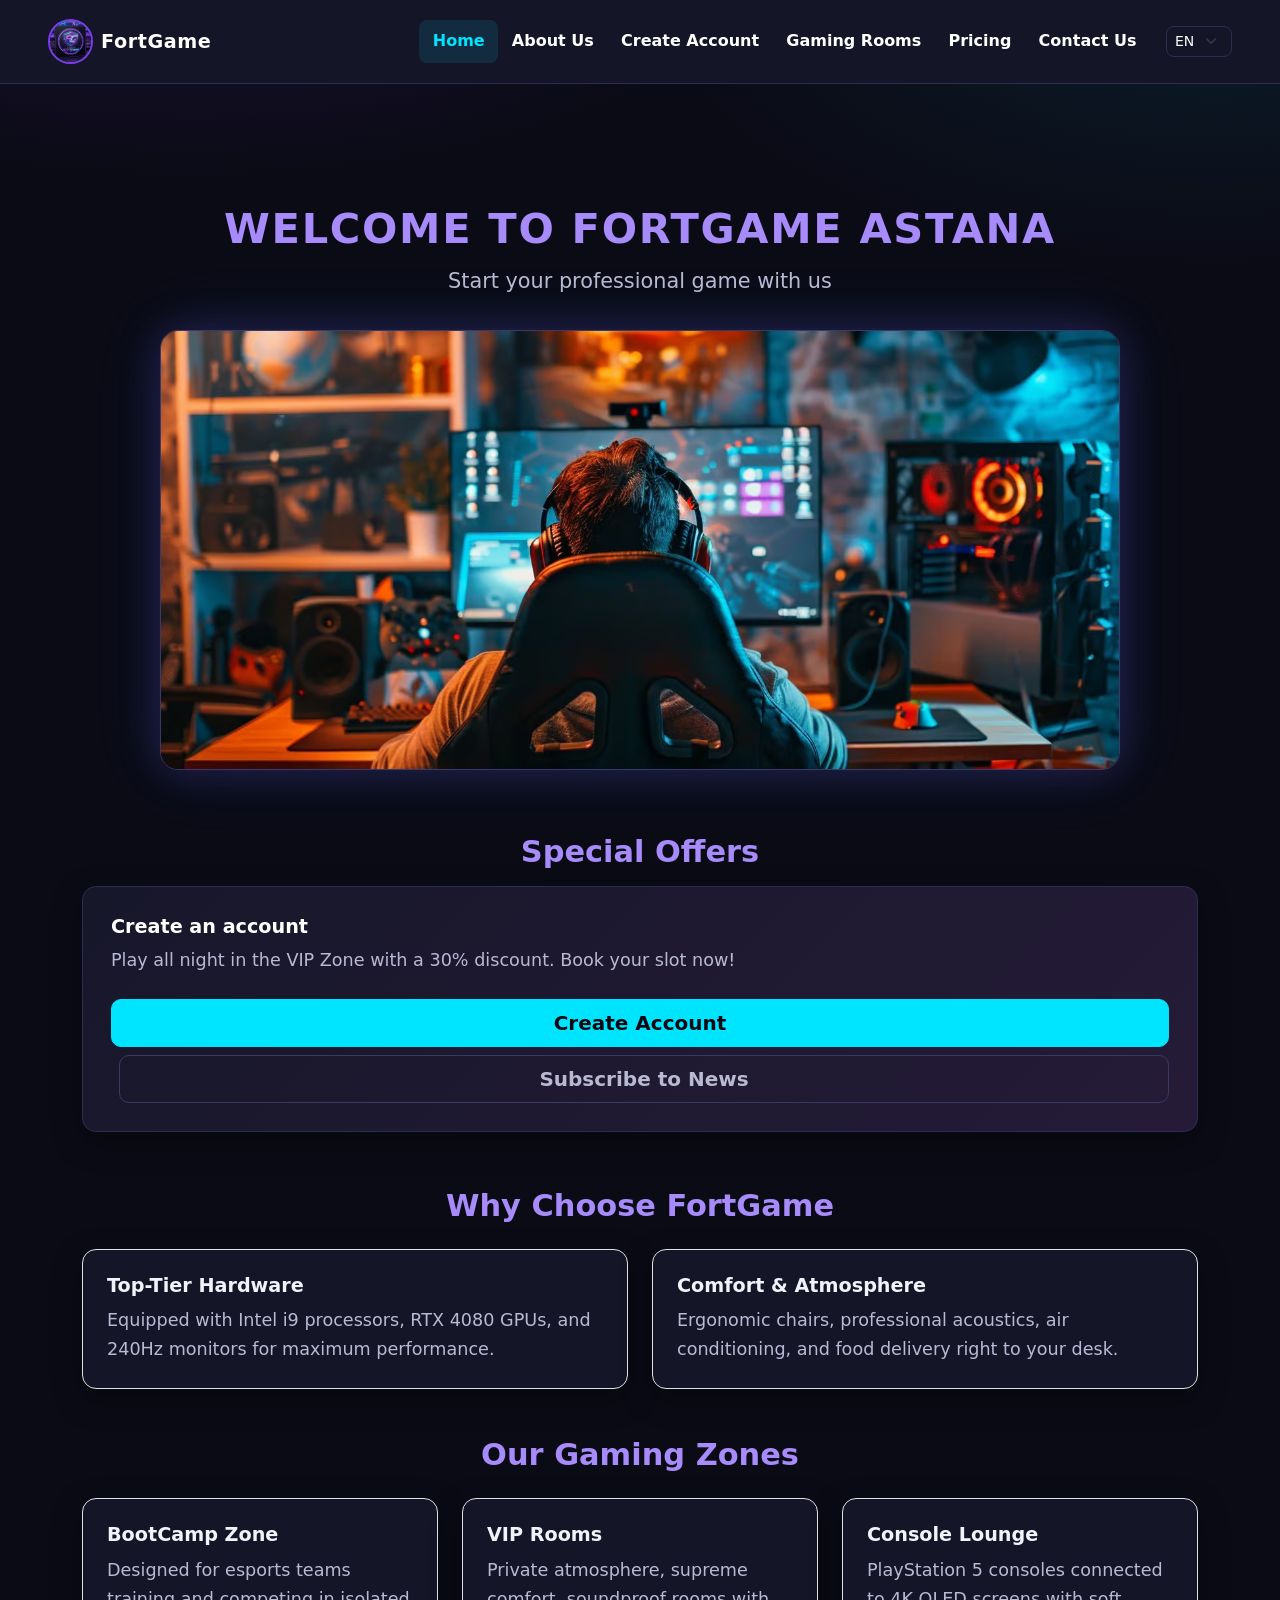
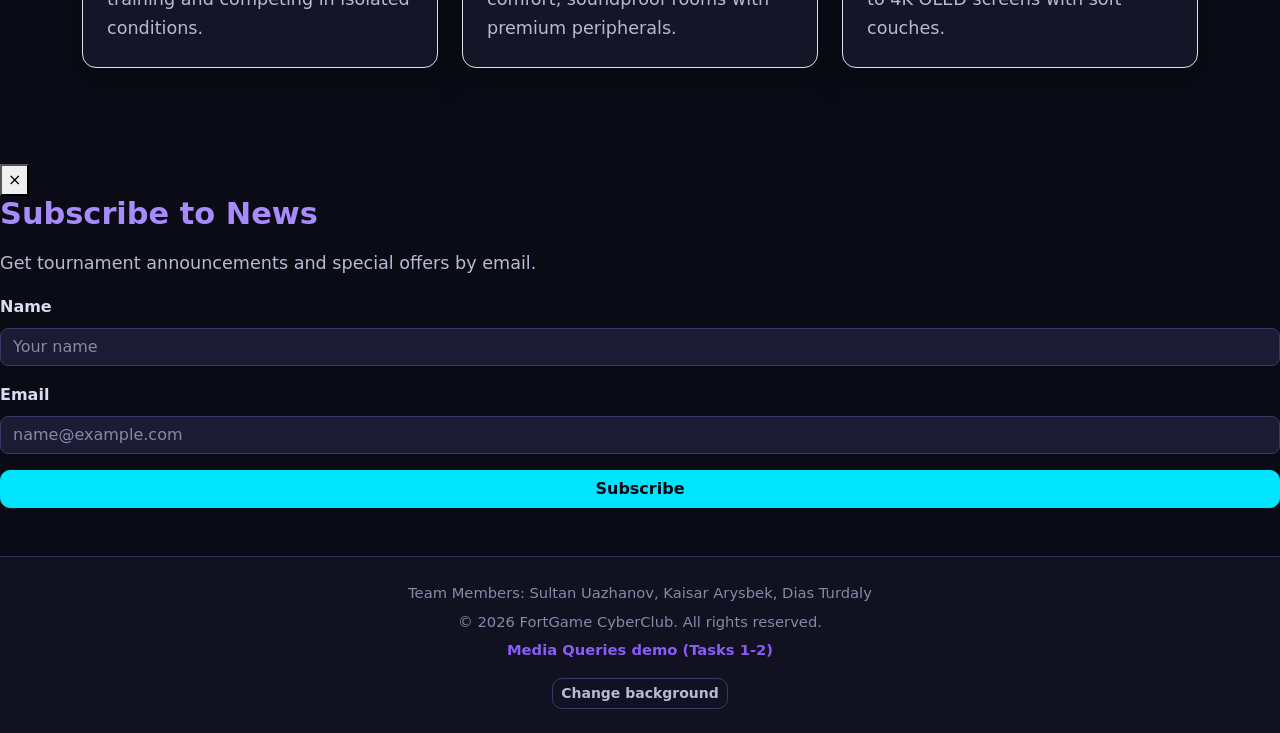
==== commit 5c8ff7c3: "Task 2 and 3" ====
--- a/index.html
+++ b/index.html
@@ -49,6 +49,7 @@
                 <h3>Create an account</h3>
                 <p>Play all night in the VIP Zone with a 30% discount. Book your slot now!</p>
                 <a href="create_acc.html" class="btn btn-primary btn-lg mt-2">Create Account</a>
+                <button type="button" id="openSubscribe" class="btn btn-outline-secondary btn-lg mt-2 ms-2" aria-haspopup="dialog">Subscribe to News</button>
             </div>
         </section>
 
@@ -96,14 +97,41 @@
     </div>
 </section>
     </main>
-    <footer class="main-footer">
+    <div class="popup-overlay" id="subscribePopup" aria-hidden="true">
+    <div class="popup-box" role="dialog" aria-modal="true" aria-labelledby="subscribeTitle">
+        <button type="button" class="popup-close" aria-label="Close subscription form">&times;</button>
+        <h2 id="subscribeTitle" class="h4">Subscribe to News</h2>
+        <p class="text-secondary small">Get tournament announcements and special offers by email.</p>
+        <div id="subSuccess" class="alert alert-success d-none" role="status">Thank you for subscribing!</div>
+        <form id="subscribeForm" novalidate>
+            <div class="mb-3">
+                <label for="subName" class="form-label">Name</label>
+                <input type="text" id="subName" class="form-control" placeholder="Your name" autocomplete="name" aria-describedby="subNameError">
+                <div class="invalid-feedback" id="subNameError"></div>
+            </div>
+            <div class="mb-3">
+                <label for="subEmail" class="form-label">Email</label>
+                <input type="email" id="subEmail" class="form-control" placeholder="name@example.com" autocomplete="email" aria-describedby="subEmailError">
+                <div class="invalid-feedback" id="subEmailError"></div>
+            </div>
+            <button type="submit" class="btn btn-primary w-100">Subscribe</button>
+        </form>
+    </div>
+</div>
+
+<footer class="main-footer">
     <div class="container text-center">
         <p class="mb-1">Team Members: Sultan Uazhanov, Kaisar Arysbek, Dias Turdaly</p>
         <p class="mb-1">&copy; 2026 FortGame CyberClub. All rights reserved.</p>
         <p class="mb-0"><a class="room-link" href="responsive.html">Media Queries demo (Tasks 1-2)</a></p>
+        <div class="mt-3">
+            <button type="button" id="bgToggle" class="btn btn-sm btn-outline-secondary">Change background</button>
+        </div>
     </div>
 </footer>
 
 <script src="https://cdn.jsdelivr.net/npm/bootstrap@5.3.3/dist/js/bootstrap.bundle.min.js"></script>
+<script src="js/background.js" defer></script>
+<script src="js/popup.js" defer></script>
 </body>
 </html>
--- a/css/style.css
+++ b/css/style.css
@@ -44,7 +44,7 @@
 
 /* ---------- Типографика ---------- */
 .bootstrap-page h1 {
-    font-size: clamp(1.7rem, 1.2rem + 2.2vw, 2.6rem);
+    font-size: 1.6rem;              /* mobile */
     font-weight: 800;
     letter-spacing: 0.04em;
     line-height: 1.2;
@@ -53,7 +53,7 @@
 }
 
 .bootstrap-page h2 {
-    font-size: clamp(1.35rem, 1.1rem + 1vw, 1.9rem);
+    font-size: 1.3rem;              /* mobile */
     font-weight: 700;
     color: var(--violet) !important;
     margin-bottom: 1rem;
@@ -65,7 +65,21 @@
     color: var(--text) !important;
 }
 
-.bootstrap-page p { font-size: 1rem; }
+.bootstrap-page p { font-size: 0.95rem; }   /* mobile */
+
+/* Tablet: от 768px */
+@media (min-width: 768px) {
+    .bootstrap-page h1 { font-size: 2.1rem; }
+    .bootstrap-page h2 { font-size: 1.6rem; }
+    .bootstrap-page p  { font-size: 1rem; }
+}
+
+/* Desktop: от 1024px */
+@media (min-width: 1024px) {
+    .bootstrap-page h1 { font-size: 2.6rem; }
+    .bootstrap-page h2 { font-size: 1.9rem; }
+    .bootstrap-page p  { font-size: 1.1rem; }
+}
 
 .bootstrap-page .text-secondary { color: var(--text-muted) !important; }
 .bootstrap-page .text-light { color: var(--text) !important; }
@@ -386,6 +400,46 @@
 
 .room-link:hover { color: #00f7ff; text-decoration: underline; }
 
+/* ---------- Карусель ---------- */
+.club-carousel {
+    border: 1px solid var(--border-strong);
+    border-radius: var(--radius);
+    overflow: hidden;
+    box-shadow: var(--shadow);
+    background-color: #000;
+}
+
+.club-carousel .carousel-item img {
+    height: clamp(220px, 50vw, 480px);
+    object-fit: cover;
+}
+
+.club-carousel .carousel-caption {
+    left: 0; right: 0; bottom: 0;
+    padding: 2.5rem 3.5rem 2.75rem;
+    background: linear-gradient(to top, rgba(8, 8, 18, 0.92), rgba(8, 8, 18, 0));
+}
+
+.club-carousel .carousel-caption h3 { color: #fff !important; margin-bottom: 0.25rem; }
+.club-carousel .carousel-caption p { color: #e2e2f0 !important; font-size: 0.95rem; }
+
+.club-carousel .carousel-indicators [data-bs-target] {
+    width: 10px; height: 10px; border-radius: 50%; border: 0;
+    background-color: var(--cyan);
+}
+
+.club-carousel .carousel-control-prev,
+.club-carousel .carousel-control-next { width: 9%; }
+
+/* ---------- Форма: input-group и radio ---------- */
+.bootstrap-page .input-group-text {
+    background-color: var(--surface-2) !important;
+    color: var(--cyan) !important;
+    border: 1px solid var(--border-strong) !important;
+}
+
+.bootstrap-page legend.form-label { float: none; width: auto; margin-bottom: 0.5rem; }
+
 /* ---------- Подвал (одинаковый на всех страницах) ---------- */
 .bootstrap-page .main-footer {
     flex-shrink: 0;
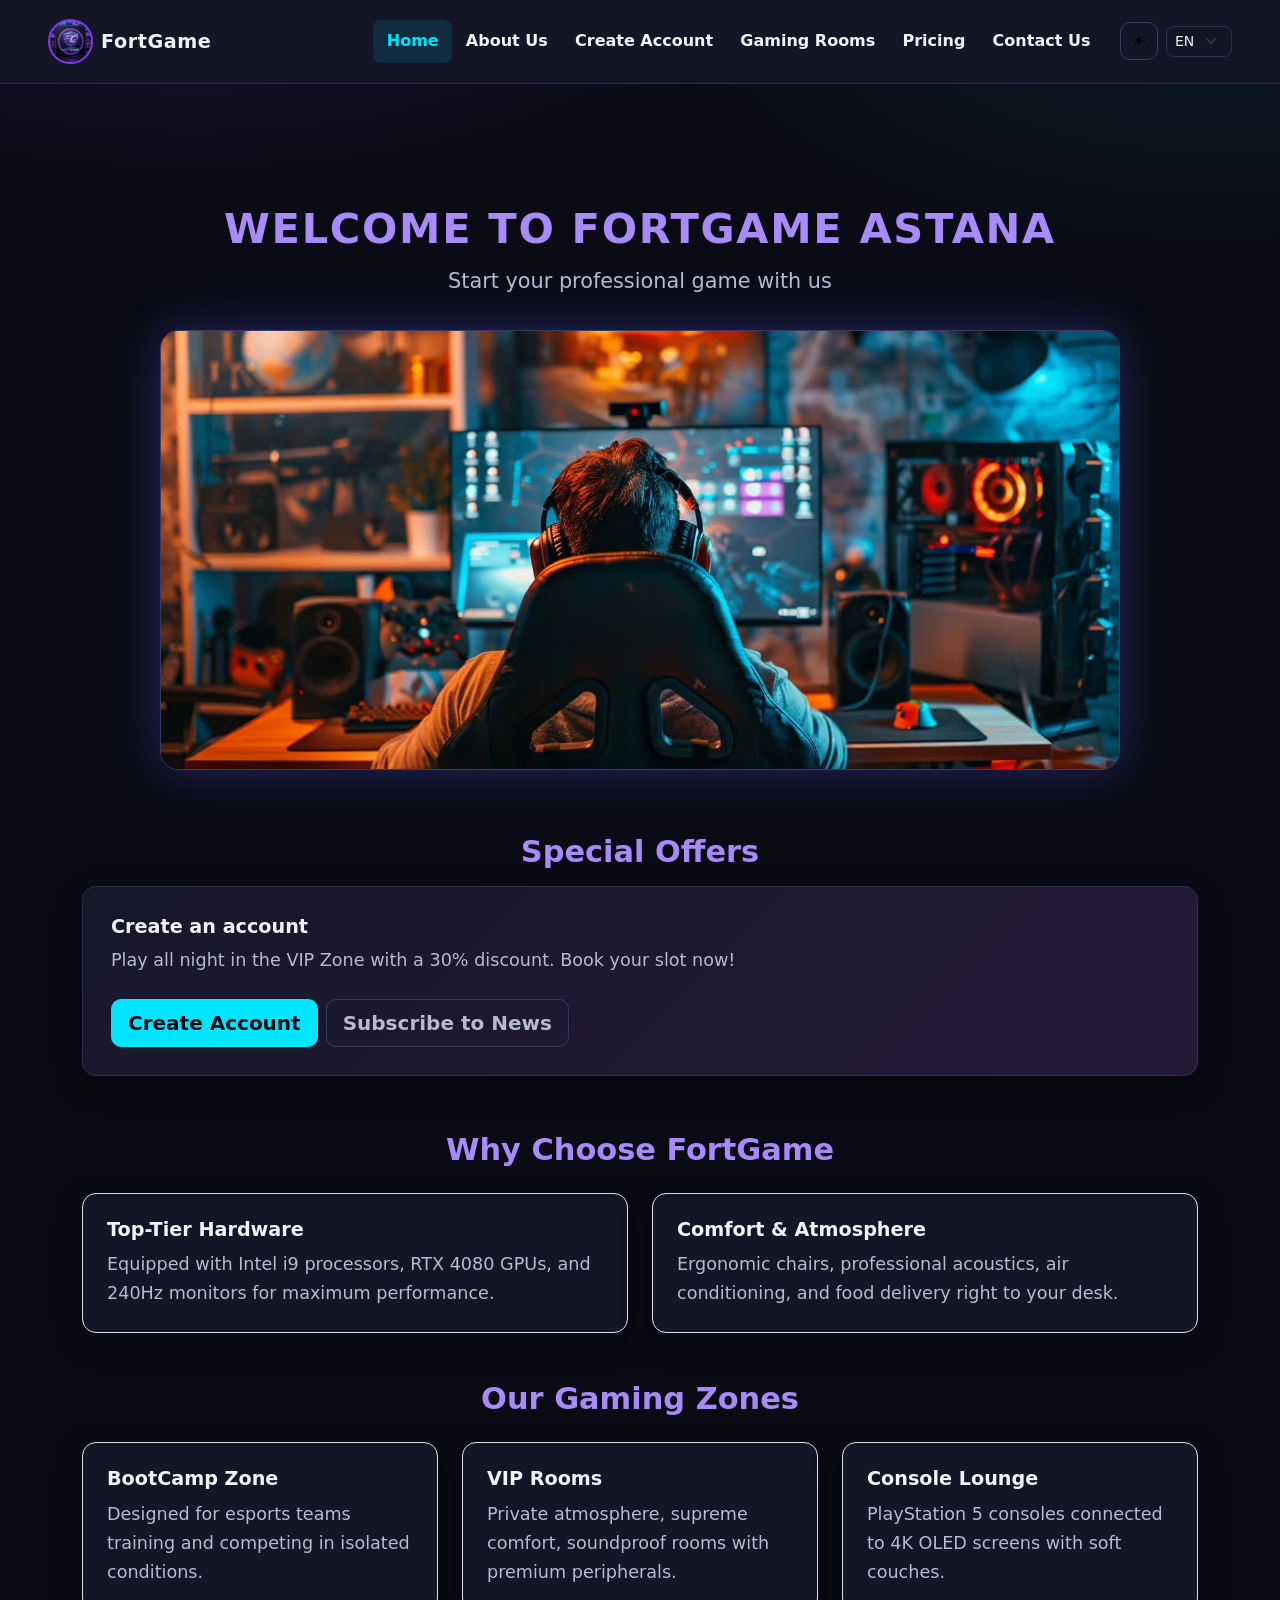
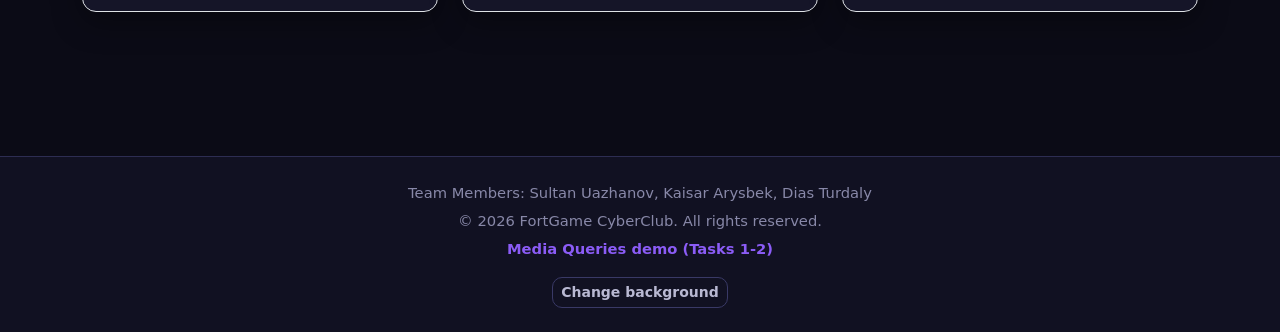
==== commit f4b92cb4: "Task 1,4,5 - Assignment 5" ====
--- a/index.html
+++ b/index.html
@@ -6,9 +6,12 @@
     <title>FortGame CyberClub - Home</title>
     <link href="https://cdn.jsdelivr.net/npm/bootstrap@5.3.3/dist/css/bootstrap.min.css" rel="stylesheet">
     <link rel="stylesheet" href="css/style.css">
+    <link rel="stylesheet" href="css/interactive.css">
+    <!-- theme.js runs before the page is drawn, so the saved Day/Night theme never flashes -->
+    <script src="js/theme.js"></script>
 </head>
 <body class="bootstrap-page">
-    <nav class="navbar navbar-expand-lg navbar-dark bg-dark border-bottom border-secondary" aria-label="Main navigation">
+<nav class="navbar navbar-expand-lg navbar-dark bg-dark border-bottom border-secondary" aria-label="Main navigation">
     <div class="container-fluid px-sm-2 px-lg-5">
         <a class="navbar-brand d-flex align-items-center" href="index.html">
             <img src="images/admin.jpg" alt="FortGame Logo" width="45" height="45" class="rounded-circle me-2">
@@ -20,14 +23,18 @@
         </button>
         <div class="collapse navbar-collapse" id="mainNav">
             <ul class="navbar-nav ms-auto mb-2 mb-lg-0">
-                <li class="nav-item"><a class="nav-link active" href="index.html" aria-current="page">Home</a></li>
+                <li class="nav-item"><a class="nav-link active" aria-current="page" href="index.html">Home</a></li>
                 <li class="nav-item"><a class="nav-link" href="about.html">About Us</a></li>
                 <li class="nav-item"><a class="nav-link" href="create_acc.html">Create Account</a></li>
                 <li class="nav-item"><a class="nav-link" href="rooms.html">Gaming Rooms</a></li>
                 <li class="nav-item"><a class="nav-link" href="pricing.html">Pricing</a></li>
                 <li class="nav-item"><a class="nav-link" href="contact.html">Contact Us</a></li>
             </ul>
-            <div class="d-flex gap-2 ms-lg-3">
+            <div class="d-flex align-items-center gap-2 ms-lg-3">
+                <!-- Day / Night switch: theme.js -->
+                <button type="button" id="themeToggle" class="tool-btn" aria-pressed="false" aria-label="Switch to day theme">
+                    <span class="tool-icon" aria-hidden="true">☀️</span>
+                </button>
                 <label class="visually-hidden" for="language">Language</label>
                 <select id="language" class="form-select form-select-sm bg-dark text-white border-secondary" aria-label="Language">
                     <option>EN</option><option>RU</option><option>KZ</option>
@@ -38,66 +45,68 @@
 </nav>
 
 <main class="container py-4 py-md-5">
-        <section class="hero-section">
-            <h1>WELCOME TO FORTGAME ASTANA</h1>
-            <p>Start your professional game with us</p>
-            <img src="images/How-To-Get-Better-At-Shooter-Games-1.avif" alt="FortGame Hall" class="hero-img">
-        </section>
-        <section class="promo-section">
-            <h2 class="text-center">Special Offers</h2>
-            <div class="card">
-                <h3>Create an account</h3>
-                <p>Play all night in the VIP Zone with a 30% discount. Book your slot now!</p>
-                <a href="create_acc.html" class="btn btn-primary btn-lg mt-2">Create Account</a>
-                <button type="button" id="openSubscribe" class="btn btn-outline-secondary btn-lg mt-2 ms-2" aria-haspopup="dialog">Subscribe to News</button>
-            </div>
-        </section>
+    <section class="hero-section">
+        <h1>WELCOME TO FORTGAME ASTANA</h1>
+        <p>Start your professional game with us</p>
+        <img src="images/How-To-Get-Better-At-Shooter-Games-1.avif" alt="FortGame Hall" class="hero-img">
+    </section>
 
-<section class="my-5">
-    <h2 class="text-center mb-4">Why Choose FortGame</h2>
-    <div class="row g-4">
-
-        <div class="col-12 col-lg-6">
-            <div class="p-4 border rounded bg-dark text-white h-100">
-                <h3>Top-Tier Hardware</h3>
-                <p>Equipped with Intel i9 processors, RTX 4080 GPUs, and 240Hz monitors for maximum performance.</p>
+    <section class="promo-section">
+        <h2 class="text-center">Special Offers</h2>
+        <div class="card">
+            <h3>Create an account</h3>
+            <p>Play all night in the VIP Zone with a 30% discount. Book your slot now!</p>
+            <div class="d-flex flex-wrap gap-2 mt-2">
+                <a href="create_acc.html" class="btn btn-primary btn-lg">Create Account</a>
+                <button type="button" id="openSubscribe" class="btn btn-outline-secondary btn-lg" aria-haspopup="dialog">Subscribe to News</button>
             </div>
         </div>
-        
-        <div class="col-12 col-lg-6">
-            <div class="p-4 border rounded bg-dark text-white h-100">
-                <h3>Comfort & Atmosphere</h3>
-                <p>Ergonomic chairs, professional acoustics, air conditioning, and food delivery right to your desk.</p>
+    </section>
+
+    <section class="my-5">
+        <h2 class="text-center mb-4">Why Choose FortGame</h2>
+        <div class="row g-4">
+            <div class="col-12 col-lg-6">
+                <div class="p-4 border rounded bg-dark text-white h-100">
+                    <h3>Top-Tier Hardware</h3>
+                    <p>Equipped with Intel i9 processors, RTX 4080 GPUs, and 240Hz monitors for maximum performance.</p>
+                </div>
+            </div>
+            <div class="col-12 col-lg-6">
+                <div class="p-4 border rounded bg-dark text-white h-100">
+                    <h3>Comfort &amp; Atmosphere</h3>
+                    <p>Ergonomic chairs, professional acoustics, air conditioning, and food delivery right to your desk.</p>
+                </div>
             </div>
         </div>
-    </div>
-</section>
+    </section>
 
-<section class="my-5">
-    <h2 class="text-center mb-4">Our Gaming Zones</h2>
-    <div class="row g-4">
-        <div class="col-12 col-md-6 col-lg-4">
-            <div class="p-4 border rounded bg-dark text-white h-100">
-                <h3>BootCamp Zone</h3>
-                <p>Designed for esports teams training and competing in isolated conditions.</p>
+    <section class="my-5">
+        <h2 class="text-center mb-4">Our Gaming Zones</h2>
+        <div class="row g-4">
+            <div class="col-12 col-md-6 col-lg-4">
+                <div class="p-4 border rounded bg-dark text-white h-100">
+                    <h3>BootCamp Zone</h3>
+                    <p>Designed for esports teams training and competing in isolated conditions.</p>
+                </div>
+            </div>
+            <div class="col-12 col-md-6 col-lg-4">
+                <div class="p-4 border rounded bg-dark text-white h-100">
+                    <h3>VIP Rooms</h3>
+                    <p>Private atmosphere, supreme comfort, soundproof rooms with premium peripherals.</p>
+                </div>
+            </div>
+            <div class="col-12 col-md-12 col-lg-4">
+                <div class="p-4 border rounded bg-dark text-white h-100">
+                    <h3>Console Lounge</h3>
+                    <p>PlayStation 5 consoles connected to 4K OLED screens with soft couches.</p>
+                </div>
             </div>
         </div>
-        <div class="col-12 col-md-6 col-lg-4">
-            <div class="p-4 border rounded bg-dark text-white h-100">
-                <h3>VIP Rooms</h3>
-                <p>Private atmosphere, supreme comfort, soundproof rooms with premium peripherals.</p>
-            </div>
-        </div>
-        <div class="col-12 col-md-12 col-lg-4">
-            <div class="p-4 border rounded bg-dark text-white h-100">
-                <h3>Console Lounge</h3>
-                <p>PlayStation 5 consoles connected to 4K OLED screens with soft couches.</p>
-            </div>
-        </div>
-    </div>
-</section>
-    </main>
-    <div class="popup-overlay" id="subscribePopup" aria-hidden="true">
+    </section>
+</main>
+
+<div class="popup-overlay" id="subscribePopup" aria-hidden="true">
     <div class="popup-box" role="dialog" aria-modal="true" aria-labelledby="subscribeTitle">
         <button type="button" class="popup-close" aria-label="Close subscription form">&times;</button>
         <h2 id="subscribeTitle" class="h4">Subscribe to News</h2>
@@ -131,7 +140,7 @@
 </footer>
 
 <script src="https://cdn.jsdelivr.net/npm/bootstrap@5.3.3/dist/js/bootstrap.bundle.min.js"></script>
-<script src="js/background.js" defer></script>
-<script src="js/popup.js" defer></script>
+<script src="js/background.js"></script>
+<script src="js/popup.js"></script>
 </body>
 </html>
--- a/css/style.css
+++ b/css/style.css
@@ -19,6 +19,14 @@
     --radius: 14px;
     --shadow: 0 10px 30px rgba(0, 0, 0, 0.35);
     --glow: 0 10px 34px rgba(0, 229, 255, 0.14);
+    /* added in Assignment 5 so the Day theme can override them */
+    --nav-bg: rgba(17, 17, 34, 0.92);
+    --input-bg: #0f0f20;
+    --label: #dcdcf0;
+    --hover-bg: #29294a;
+    --table-hover: #1d1d3d;
+    --promo-gradient: linear-gradient(135deg, #17172a, #251b37);
+    --on-accent: #080812;
 }
 
 *, *::before, *::after { box-sizing: border-box; }
@@ -96,7 +104,7 @@
     position: sticky;
     top: 0;
     z-index: 100;
-    background-color: rgba(17, 17, 34, 0.92) !important;
+    background-color: var(--nav-bg) !important;
     -webkit-backdrop-filter: blur(10px);
     backdrop-filter: blur(10px);
     border-bottom: 1px solid var(--border) !important;
@@ -105,7 +113,7 @@
 }
 
 .bootstrap-page .navbar-brand {
-    color: #fff !important;
+    color: var(--text) !important;
     font-weight: 800;
     font-size: 1.2rem;
     letter-spacing: 0.03em;
@@ -117,7 +125,7 @@
 }
 
 .bootstrap-page .nav-link {
-    color: #fff !important;
+    color: var(--text) !important;
     font-weight: 600;
     padding: 0.5rem 0.85rem !important;
     border-radius: 8px;
@@ -140,12 +148,12 @@
 .bootstrap-page .form-select,
 .bootstrap-page .form-control {
     background-color: var(--surface-2) !important;
-    color: #fff !important;
+    color: var(--text) !important;
     border: 1px solid var(--border-strong) !important;
     border-radius: 8px;
 }
 
-.bootstrap-page .form-control.bg-black { background-color: #0f0f20 !important; }
+.bootstrap-page .form-control.bg-black { background-color: var(--input-bg) !important; }
 .bootstrap-page .form-control::placeholder { color: var(--text-dim); }
 
 .bootstrap-page .form-select:focus,
@@ -154,7 +162,7 @@
     box-shadow: 0 0 0 3px rgba(0, 229, 255, 0.18) !important;
 }
 
-.bootstrap-page .form-label { color: #dcdcf0 !important; font-weight: 600; }
+.bootstrap-page .form-label { color: var(--label) !important; font-weight: 600; }
 
 .bootstrap-page .form-check-input:checked {
     background-color: var(--violet-strong);
@@ -213,7 +221,7 @@
 .bootstrap-page .promo-button {
     background-color: var(--cyan) !important;
     border-color: var(--cyan) !important;
-    color: #080812 !important;
+    color: var(--on-accent) !important;
 }
 
 .bootstrap-page .btn-primary:hover,
@@ -239,7 +247,7 @@
 }
 
 .bootstrap-page .btn-outline-secondary:hover {
-    background-color: #29294a !important;
+    background-color: var(--hover-bg) !important;
     border-color: var(--cyan) !important;
     color: var(--cyan) !important;
 }
@@ -270,11 +278,11 @@
 
 .promo-section .card {
     padding: 1.75rem;
-    background-image: linear-gradient(135deg, #17172a, #251b37);
+    background-image: var(--promo-gradient);
     margin: 0;
 }
 
-.promo-section .card h3 { color: #fff !important; margin-bottom: 0.5rem; }
+.promo-section .card h3 { color: var(--text) !important; margin-bottom: 0.5rem; }
 
 /* ---------- About Us ---------- */
 .about-layout {
@@ -312,7 +320,7 @@
 }
 
 .about-sidebar a {
-    color: #fff;
+    color: var(--text);
     text-decoration: none;
     font-weight: 600;
     padding: 10px 12px;
@@ -321,7 +329,7 @@
 }
 
 .about-sidebar a:hover {
-    background-color: #29294a;
+    background-color: var(--hover-bg);
     color: var(--cyan);
 }
 
@@ -367,11 +375,14 @@
 /* ---------- Прайс, контакты ---------- */
 .pricing-table {
     --bs-table-bg: transparent;
-    --bs-table-hover-bg: #1d1d3d;
+    --bs-table-hover-bg: var(--table-hover);
+    --bs-table-color: var(--text);
+    --bs-table-hover-color: var(--text);
+    --bs-table-border-color: var(--border);
 }
 
 .pricing-table th {
-    background-color: #1a1a35 !important;
+    background-color: var(--surface-2) !important;
     color: #8b5cf6;
     font-size: 1.05rem;
     white-space: nowrap;
@@ -399,37 +410,6 @@
 }
 
 .room-link:hover { color: #00f7ff; text-decoration: underline; }
-
-/* ---------- Карусель ---------- */
-.club-carousel {
-    border: 1px solid var(--border-strong);
-    border-radius: var(--radius);
-    overflow: hidden;
-    box-shadow: var(--shadow);
-    background-color: #000;
-}
-
-.club-carousel .carousel-item img {
-    height: clamp(220px, 50vw, 480px);
-    object-fit: cover;
-}
-
-.club-carousel .carousel-caption {
-    left: 0; right: 0; bottom: 0;
-    padding: 2.5rem 3.5rem 2.75rem;
-    background: linear-gradient(to top, rgba(8, 8, 18, 0.92), rgba(8, 8, 18, 0));
-}
-
-.club-carousel .carousel-caption h3 { color: #fff !important; margin-bottom: 0.25rem; }
-.club-carousel .carousel-caption p { color: #e2e2f0 !important; font-size: 0.95rem; }
-
-.club-carousel .carousel-indicators [data-bs-target] {
-    width: 10px; height: 10px; border-radius: 50%; border: 0;
-    background-color: var(--cyan);
-}
-
-.club-carousel .carousel-control-prev,
-.club-carousel .carousel-control-next { width: 9%; }
 
 /* ---------- Форма: input-group и radio ---------- */
 .bootstrap-page .input-group-text {
@@ -462,3 +442,122 @@
     .bootstrap-page .card:hover,
     .bootstrap-page .border.rounded.bg-dark:hover { transform: none; }
 }
+/* ==========================================================
+   Task 2. Accordion (FAQ) — contact.html
+   ========================================================== */
+.bootstrap-page .faq {
+    display: flex;
+    flex-direction: column;
+    gap: 0.75rem;
+}
+
+.bootstrap-page .faq-item {
+    background-color: var(--surface);
+    border: 1px solid var(--border);
+    border-radius: var(--radius);
+    overflow: hidden;
+    transition: border-color 0.3s ease;
+}
+
+.bootstrap-page .faq-item.is-open { border-color: var(--cyan); }
+
+.bootstrap-page .faq-question {
+    width: 100%;
+    display: flex;
+    align-items: center;
+    justify-content: space-between;
+    gap: 1rem;
+    padding: 1rem 1.25rem;
+    background: transparent;
+    border: 0;
+    color: var(--text);
+    font-size: 1rem;
+    font-weight: 600;
+    text-align: left;
+    cursor: pointer;
+}
+
+.bootstrap-page .faq-question:hover { color: var(--cyan); }
+
+.bootstrap-page .faq-icon {
+    flex-shrink: 0;
+    font-size: 1.4rem;
+    line-height: 1;
+    color: var(--cyan);
+    transition: transform 0.3s ease;
+}
+
+.bootstrap-page .faq-item.is-open .faq-icon { transform: rotate(45deg); }
+
+/* hidden by default; JS sets max-height to the real height when opened */
+.bootstrap-page .faq-answer {
+    max-height: 0;
+    overflow: hidden;
+    transition: max-height 0.35s ease;
+}
+
+.bootstrap-page .faq-answer-text {
+    margin: 0;
+    padding: 0 1.25rem 1.1rem;
+    color: var(--text-muted);
+}
+
+/* ==========================================================
+   Task 3. Popup subscription form — index.html
+   ========================================================== */
+.popup-overlay {
+    position: fixed;
+    inset: 0;
+    z-index: 1050;
+    display: flex;
+    align-items: center;
+    justify-content: center;
+    padding: 1rem;
+    background-color: rgba(5, 5, 14, 0.78);
+    opacity: 0;
+    visibility: hidden;            /* hidden by default */
+    transition: opacity 0.25s ease, visibility 0.25s ease;
+}
+
+.popup-overlay.is-open {
+    opacity: 1;
+    visibility: visible;
+}
+
+.popup-box {
+    position: relative;
+    width: 100%;
+    max-width: 440px;
+    max-height: 90vh;
+    overflow-y: auto;
+    padding: 1.75rem 1.5rem 1.5rem;
+    background-color: var(--surface-2);
+    border: 1px solid var(--border-strong);
+    border-radius: var(--radius);
+    box-shadow: var(--shadow), var(--glow);
+    color: var(--text);
+    transform: translateY(16px) scale(0.97);
+    transition: transform 0.25s ease;
+}
+
+.popup-overlay.is-open .popup-box { transform: none; }
+
+.popup-close {
+    position: absolute;
+    top: 0.5rem;
+    right: 0.75rem;
+    width: 2rem;
+    height: 2rem;
+    background: transparent;
+    border: 0;
+    color: var(--text-muted);
+    font-size: 1.6rem;
+    line-height: 1;
+    cursor: pointer;
+}
+
+.popup-close:hover { color: var(--cyan); }
+
+.popup-box .form-label { color: var(--text); }
+
+body.popup-open { overflow: hidden; }   /* no page scroll behind the popup */
--- a/css/interactive.css
+++ b/css/interactive.css
@@ -0,0 +1,202 @@
+/* ==========================================================
+   interactive.css — styles for Assignment 5 (Part 1)
+   1. Day theme (CSS variables)   4. Rating stars (rooms)
+   2. Theme button                5. Gallery (rooms)
+   3. Helpers that replaced       6. Read more (about)
+      the old inline styles
+   ========================================================== */
+
+/* ---------- 1. Day theme ----------
+   style.css defines every colour as a variable in :root (night).
+   When theme.js adds class "theme-day" to <html>, the same
+   variables get light values, so the whole site changes. */
+html.theme-day {
+    --bg: #f4f5fb;
+    --surface: #ffffff;
+    --surface-2: #eef0f8;
+    --surface-3: #e8eaf4;
+    --border: #d6d9ea;
+    --border-strong: #c2c6de;
+    --text: #16162a;
+    --text-muted: #4b4b68;
+    --text-dim: #6b6b86;
+    --violet: #6d28d9;
+    --violet-strong: #7c3aed;
+    --purple: #9333ea;
+    --cyan: #0e7490;
+    --shadow: 0 8px 24px rgba(22, 22, 42, 0.08);
+    --glow: 0 10px 30px rgba(14, 116, 144, 0.16);
+    --nav-bg: rgba(255, 255, 255, 0.92);
+    --input-bg: #ffffff;
+    --label: #2a2a44;
+    --hover-bg: #e4e7f5;
+    --table-hover: #f0f2fa;
+    --promo-gradient: linear-gradient(135deg, #ffffff, #efe9ff);
+    --on-accent: #ffffff;
+    --star-off: #c9cbe0;
+}
+
+:root {
+    --star-off: #3d3d66;
+    --star-on: #fbbf24;
+}
+
+/* Bootstrap classes with hard-coded white text */
+html.theme-day .text-white { color: var(--text) !important; }
+html.theme-day .navbar-toggler-icon { filter: invert(1); }
+.bootstrap-page .text-info { color: var(--cyan) !important; }
+
+/* style.css sizes every h2 the same; keep Bootstrap's .h4/.h6 size classes working */
+.bootstrap-page h2.h4 { font-size: 1.4rem; }
+.bootstrap-page h2.h6 { font-size: 1rem; }
+
+/* ---------- 2. Theme button in the navbar ---------- */
+.tool-btn {
+    flex: 0 0 38px;
+    width: 38px;
+    height: 38px;
+    display: inline-grid;
+    place-items: center;
+    padding: 0;
+    background: transparent;
+    border: 1px solid var(--border-strong);
+    border-radius: 10px;
+    font-size: 1.05rem;
+    line-height: 1;
+    cursor: pointer;
+}
+
+.tool-btn:hover {
+    border-color: var(--cyan);
+    background-color: var(--hover-bg);
+}
+
+/* ---------- 3. Helpers (were inline style="" before) ---------- */
+.team-about { max-width: 800px; margin: 0 auto 20px; }
+.team-about h4 { color: var(--violet) !important; }
+.accent-cyan { color: var(--cyan); font-weight: 700; }
+.accent-purple { color: var(--purple); font-weight: 700; }
+.contact-link { color: var(--cyan); text-decoration: none; }
+.contact-link:hover { text-decoration: underline; }
+.price-hourly { color: var(--cyan); }
+.price-night { color: var(--purple); }
+.bootstrap-page .cta-card { background-image: var(--promo-gradient); }
+
+/* ---------- 4. Rating stars ---------- */
+.rating {
+    margin-top: 0.75rem;
+    padding-top: 0.75rem;
+    border-top: 1px solid var(--border);
+}
+
+.rating-label {
+    display: block;
+    font-size: 0.9rem;
+    font-weight: 600;
+    color: var(--text-muted);
+}
+
+.stars { display: inline-flex; gap: 2px; }
+
+.star {
+    padding: 0 2px;
+    background: none;
+    border: 0;
+    font-size: 1.7rem;
+    line-height: 1;
+    color: var(--star-off);
+    cursor: pointer;
+}
+
+.star:hover { color: #fcd34d; }
+
+/* added by rating.js to the selected stars */
+.star.is-active {
+    color: var(--star-on);
+    text-shadow: 0 0 10px rgba(251, 191, 36, 0.45);
+}
+
+.bootstrap-page .rating-message {
+    margin: 0.25rem 0 0;
+    font-size: 0.9rem;
+    color: var(--text-muted);
+}
+
+/* ---------- 5. Gallery ---------- */
+.gallery-main {
+    position: relative;
+    margin: 0;
+    border: 1px solid var(--border-strong);
+    border-radius: var(--radius);
+    overflow: hidden;
+    box-shadow: var(--shadow);
+    background-color: #000;
+}
+
+.gallery-main img {
+    display: block;
+    width: 100%;
+    height: clamp(220px, 50vw, 480px);
+    object-fit: cover;
+}
+
+.gallery-caption {
+    position: absolute;
+    left: 0;
+    right: 0;
+    bottom: 0;
+    padding: 2.5rem 1.5rem 1.25rem;
+    background: linear-gradient(to top, rgba(8, 8, 18, 0.92), rgba(8, 8, 18, 0));
+}
+
+/* the caption sits on a dark photo, so it stays light in both themes */
+.gallery-caption h3 { color: #fff !important; margin: 0.4rem 0 0.15rem; }
+.gallery-caption p { color: #e2e2f0 !important; font-size: 0.95rem !important; }
+
+.gallery-counter {
+    display: inline-block;
+    padding: 0.1rem 0.6rem;
+    border-radius: 999px;
+    background-color: rgba(0, 229, 255, 0.2);
+    color: #fff;
+    font-size: 0.8rem;
+    font-weight: 700;
+}
+
+.gallery-thumbs {
+    display: flex;
+    gap: 0.6rem;
+    padding: 0.85rem 2px 0.5rem;
+    overflow-x: auto;
+}
+
+.gallery-thumb {
+    flex: 0 0 auto;
+    width: 96px;
+    height: 64px;
+    padding: 0;
+    border: 2px solid transparent;
+    border-radius: 10px;
+    overflow: hidden;
+    background: none;
+    opacity: 0.55;
+    cursor: pointer;
+}
+
+.gallery-thumb img { width: 100%; height: 100%; object-fit: cover; }
+.gallery-thumb:hover { opacity: 0.9; }
+
+/* added by gallery.js to the selected thumbnail */
+.gallery-thumb.is-active { opacity: 1; border-color: var(--cyan); }
+
+/* ---------- 6. Read more (about page) ---------- */
+.more-content {
+    margin-top: 28px;
+    padding: 1.4rem 1.6rem;
+    background-color: var(--surface);
+    border: 1px solid var(--border);
+    border-left: 4px solid var(--violet);
+    border-radius: var(--radius);
+}
+
+.more-content li { color: var(--text-muted); margin-bottom: 0.4rem; }
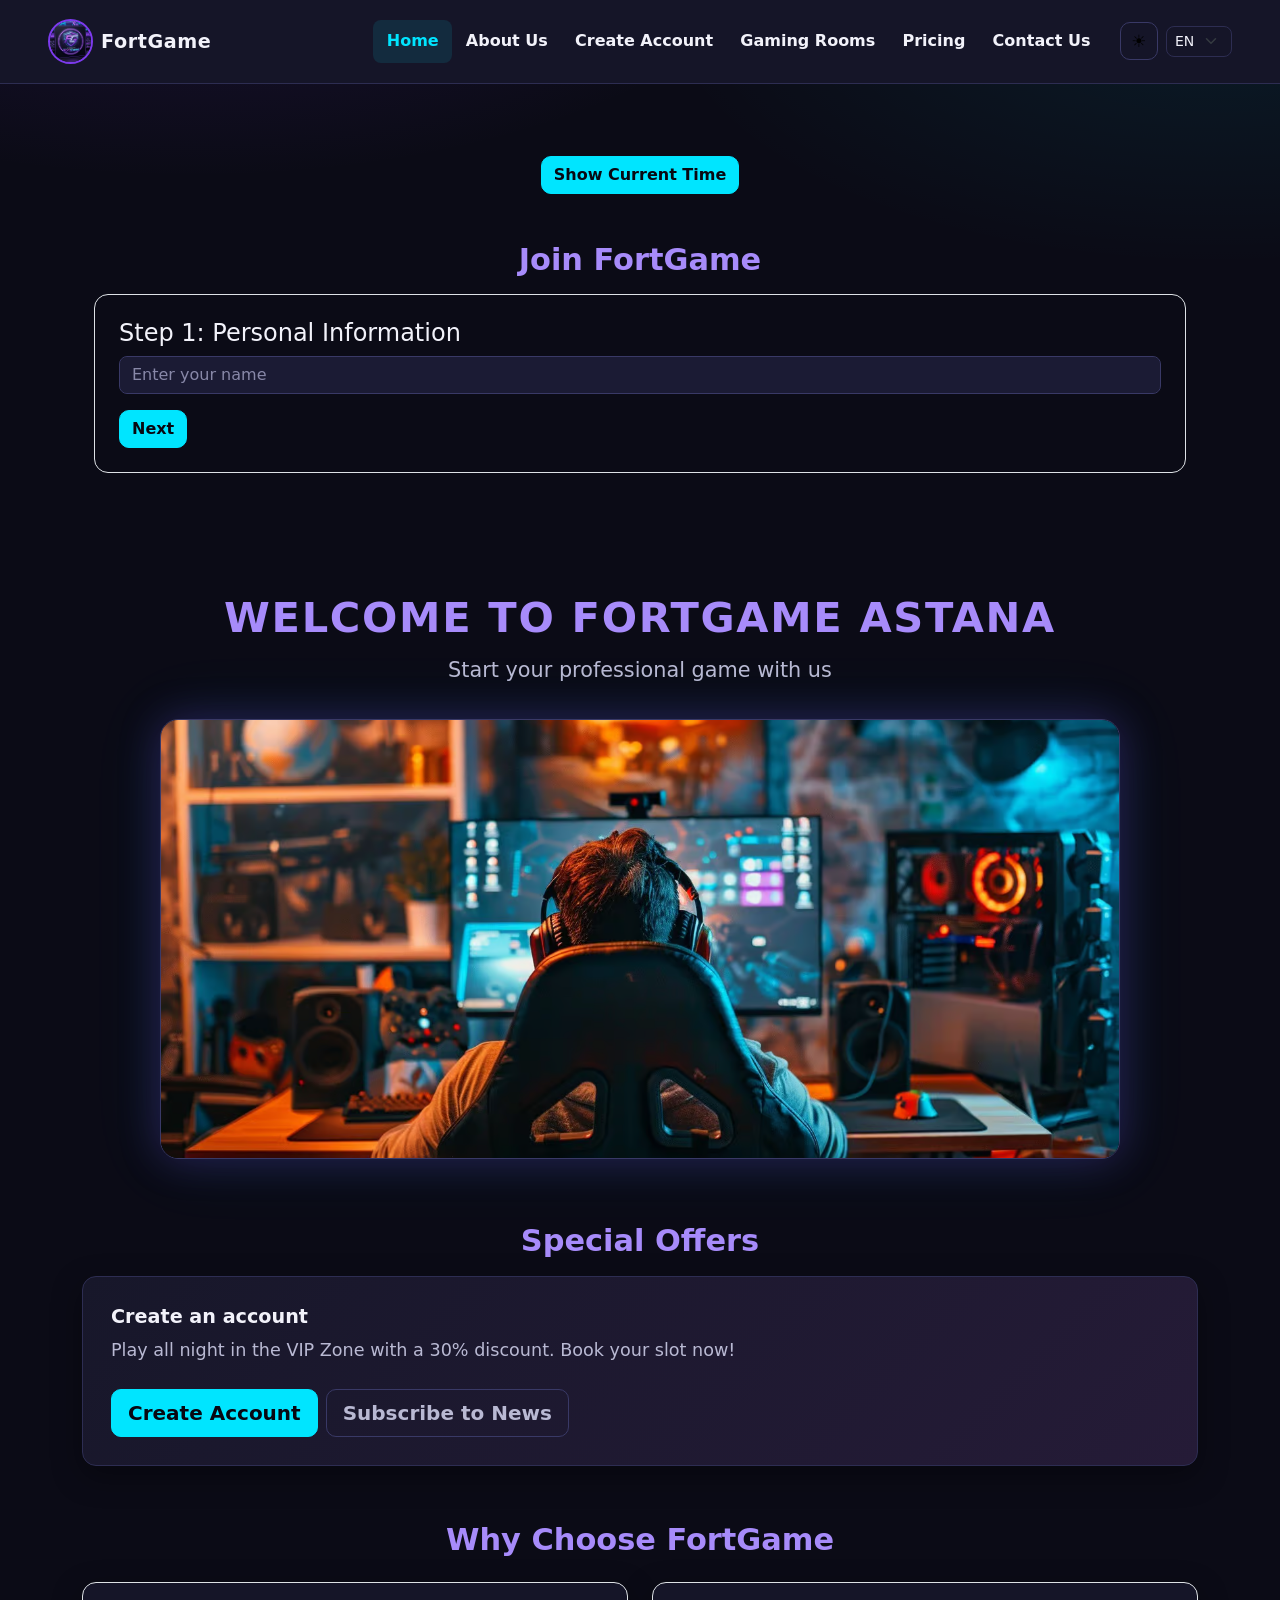
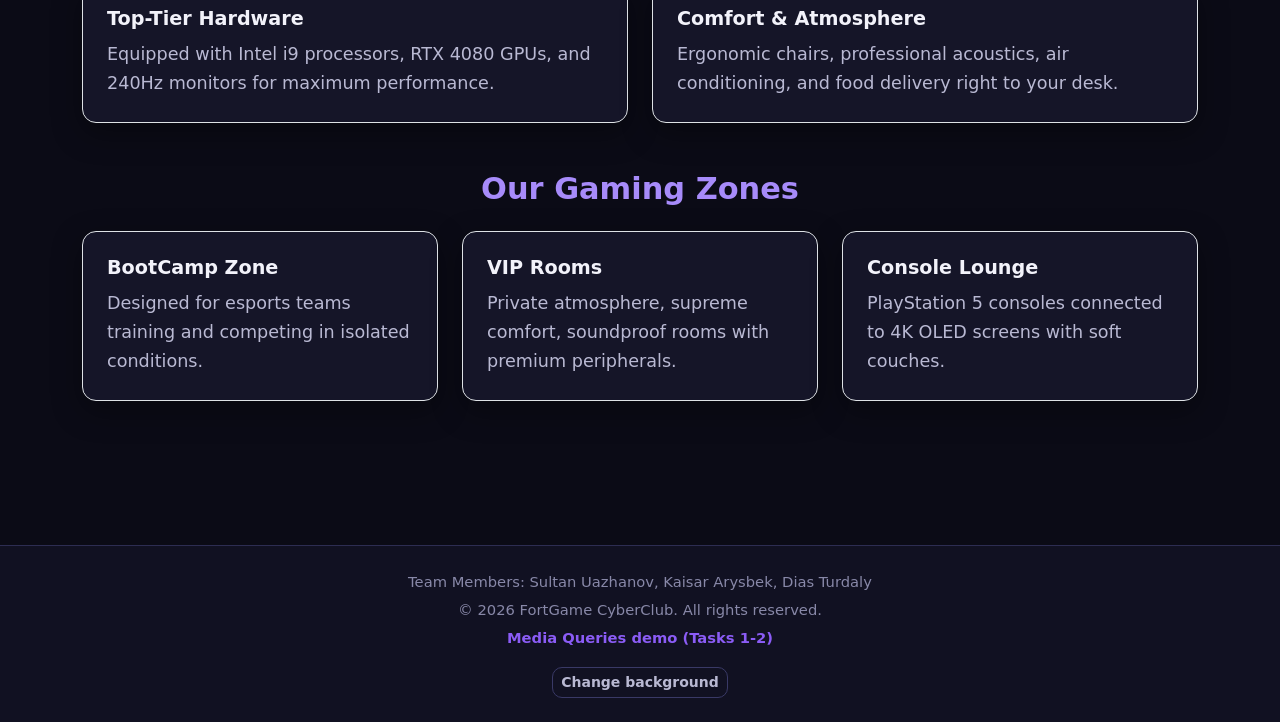
==== commit 0cb4273c: "Add Event Handling functionality" ====
--- a/index.html
+++ b/index.html
@@ -45,6 +45,53 @@
 </nav>
 
 <main class="container py-4 py-md-5">
+    <div class="text-center my-4">
+        <button id="showTimeBtn" class="btn btn-primary">
+            Show Current Time
+        </button>
+        <p id="timeDisplay" class="mt-3 text-info"></p>
+    </div>
+
+    <section class="container my-5">
+        <h2 class="text-center">Join FortGame</h2>
+
+        <div id="step1" class="p-4 border rounded">
+            <h4>Step 1: Personal Information</h4>
+
+            <input type="text" id="playerName"
+                    class="form-control mb-3"
+                    placeholder="Enter your name">
+
+            <button type="button" id="nextBtn"
+                    class="btn btn-primary">
+                Next
+            </button>
+        </div>
+
+        <div id="step2" class="p-4 border rounded"
+             style="display: none;">
+            <h4>Step 2: Contact Information</h4>
+
+            <input type="email" id="playerEmail"
+                    class="form-control mb-3"
+                    placeholder="Enter your email">
+
+            <button type="button" id="backBtn"
+                    class="btn btn-secondary">
+                Back
+            </button>
+
+            <button type="button" id="finishBtn"
+                    class="btn btn-success">
+                Finish
+            </button>
+        </div>
+
+        <p id="formMessage" class="mt-3 text-info"
+            role="status"></p>
+    </section>
+
+
     <section class="hero-section">
         <h1>WELCOME TO FORTGAME ASTANA</h1>
         <p>Start your professional game with us</p>
@@ -142,5 +189,6 @@
 <script src="https://cdn.jsdelivr.net/npm/bootstrap@5.3.3/dist/js/bootstrap.bundle.min.js"></script>
 <script src="js/background.js"></script>
 <script src="js/popup.js"></script>
+<script src="js/eventhandling.js"></script>
 </body>
 </html>
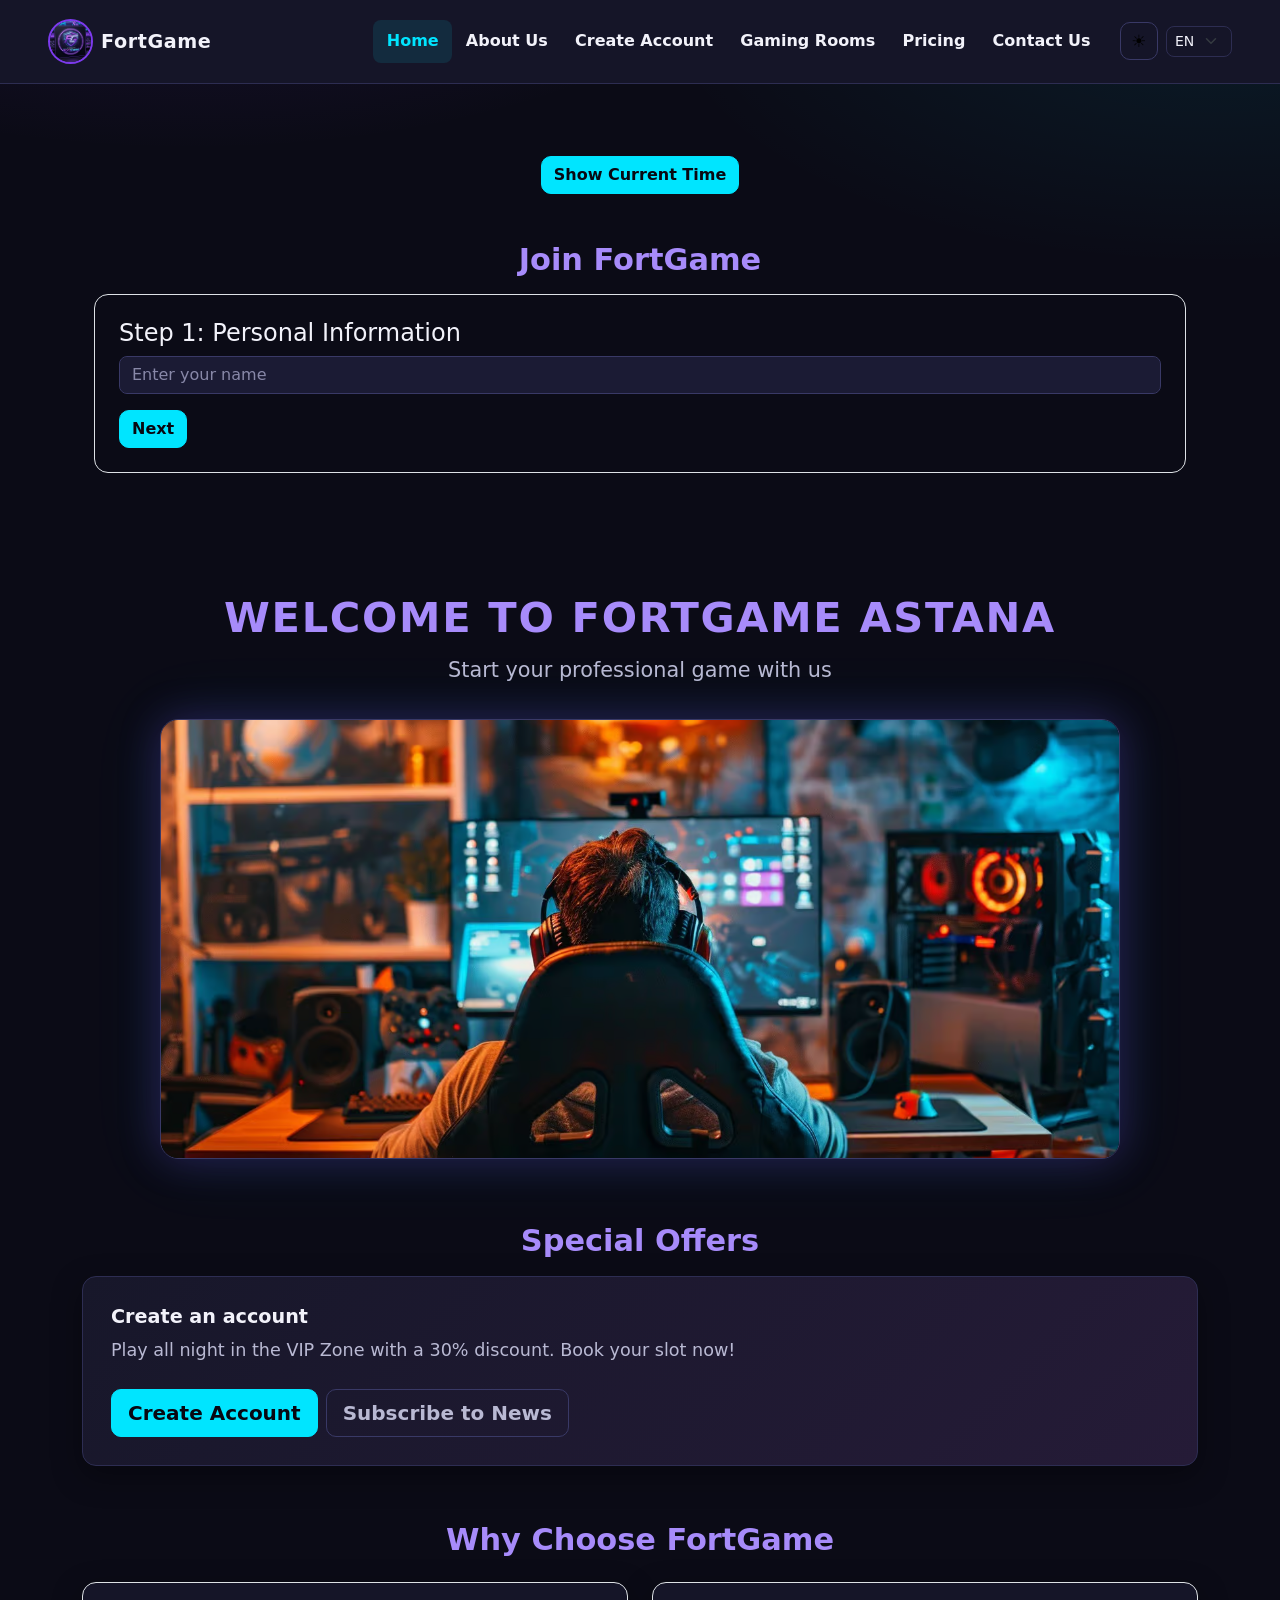
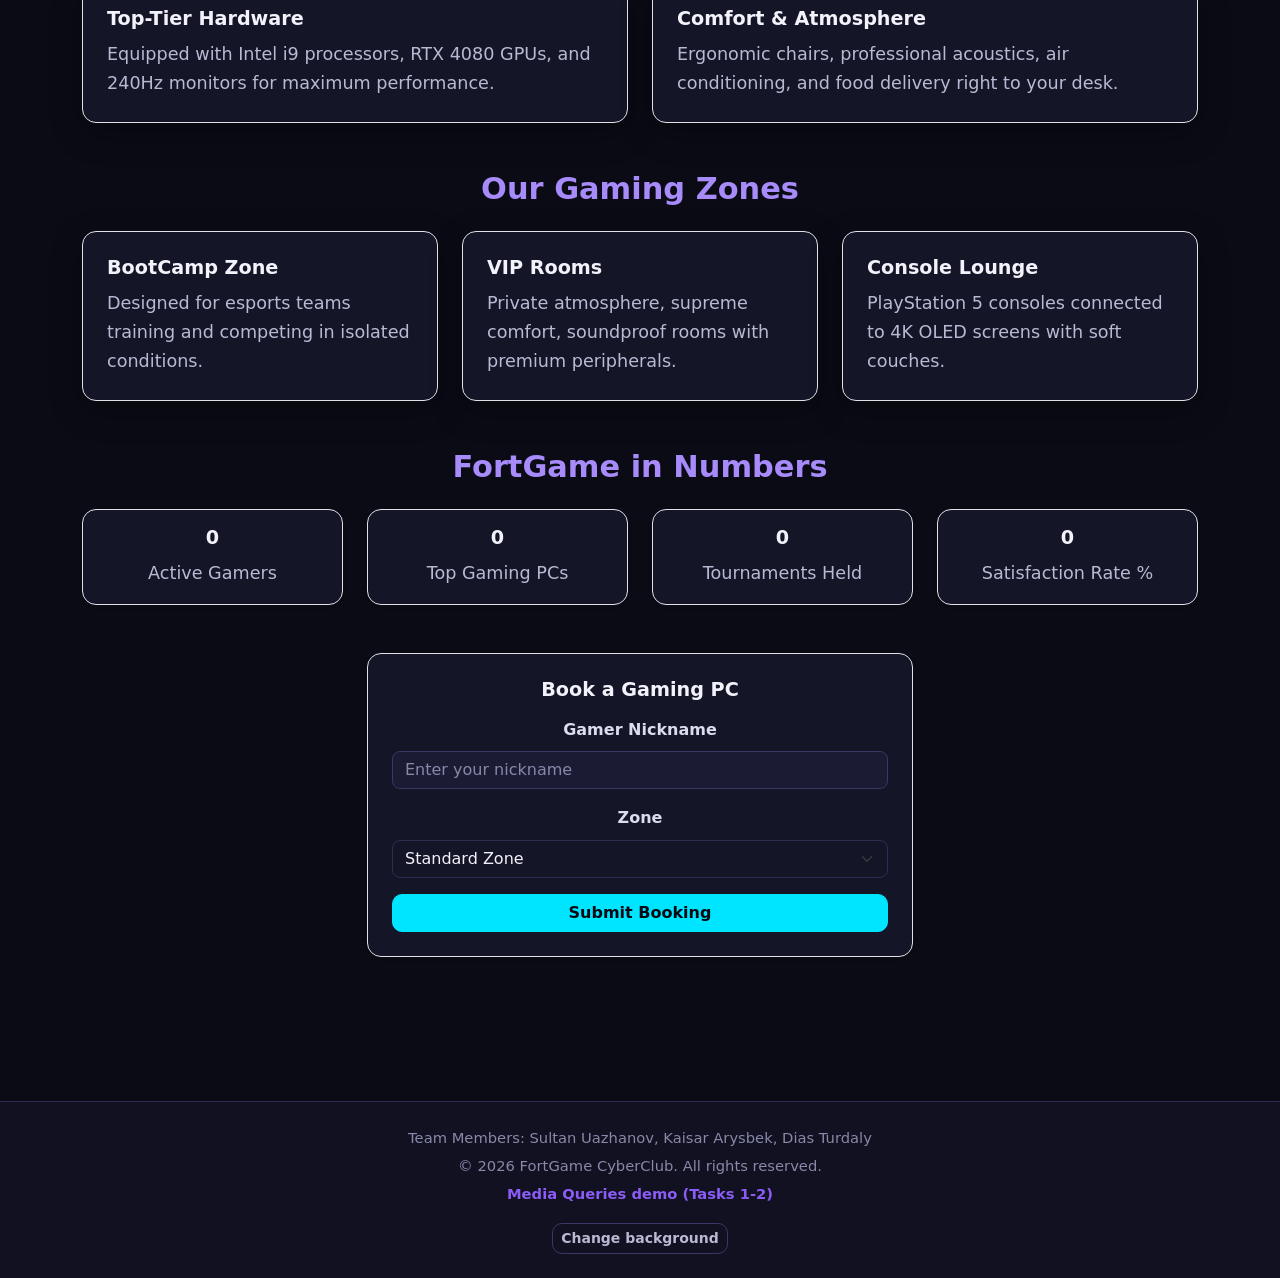
==== commit 0c7d4e86: "Complete Task 5 and Task 6" ====
--- a/index.html
+++ b/index.html
@@ -7,10 +7,15 @@
     <link href="https://cdn.jsdelivr.net/npm/bootstrap@5.3.3/dist/css/bootstrap.min.css" rel="stylesheet">
     <link rel="stylesheet" href="css/style.css">
     <link rel="stylesheet" href="css/interactive.css">
+    <link rel="stylesheet" href="css/jquery.css">
     <!-- theme.js runs before the page is drawn, so the saved Day/Night theme never flashes -->
+     <script src="https://code.jquery.com/jquery-3.7.1.min.js"></script>
     <script src="js/theme.js"></script>
+    <!-- Assignment 6 · Task 0: jQuery from the CDN, then our jQuery code -->
+    <script src="js/jquery-script.js"></script>
 </head>
 <body class="bootstrap-page">
+<div id="scrollProgressBar"></div>
 <nav class="navbar navbar-expand-lg navbar-dark bg-dark border-bottom border-secondary" aria-label="Main navigation">
     <div class="container-fluid px-sm-2 px-lg-5">
         <a class="navbar-brand d-flex align-items-center" href="index.html">
@@ -68,8 +73,7 @@
             </button>
         </div>
 
-        <div id="step2" class="p-4 border rounded"
-             style="display: none;">
+        <div id="step2" class="p-4 border rounded" hidden>
             <h4>Step 2: Contact Information</h4>
 
             <input type="email" id="playerEmail"
@@ -151,6 +155,73 @@
             </div>
         </div>
     </section>
+
+    <!-- ================= TASK 5: Animated Number Counter ================= -->
+<section class="my-5 text-center">
+    <h2 class="mb-4">FortGame in Numbers</h2>
+    <div class="row g-4 justify-content-center">
+        <div class="col-6 col-md-3">
+            <div class="p-3 border rounded bg-dark text-white shadow-sm">
+                <h3 class="display-5 fw-bold text-primary counter" data-target="2500">0</h3>
+                <p class="text-secondary mb-0">Active Gamers</p>
+            </div>
+        </div>
+        <div class="col-6 col-md-3">
+            <div class="p-3 border rounded bg-dark text-white shadow-sm">
+                <h3 class="display-5 fw-bold text-primary counter" data-target="80">0</h3>
+                <p class="text-secondary mb-0">Top Gaming PCs</p>
+            </div>
+        </div>
+        <div class="col-6 col-md-3">
+            <div class="p-3 border rounded bg-dark text-white shadow-sm">
+                <h3 class="display-5 fw-bold text-primary counter" data-target="150">0</h3>
+                <p class="text-secondary mb-0">Tournaments Held</p>
+            </div>
+        </div>
+        <div class="col-6 col-md-3">
+            <div class="p-3 border rounded bg-dark text-white shadow-sm">
+                <h3 class="display-5 fw-bold text-primary counter" data-target="99">0</h3>
+                <p class="text-secondary mb-0">Satisfaction Rate %</p>
+            </div>
+        </div>
+    </div>
+
+<!-- ================= END TASK 5 ================= -->
+
+<!-- ================= TASK 6: Form with Loading Spinner ================= -->
+<section class="my-5">
+    <div class="row justify-content-center">
+        <div class="col-12 col-md-6">
+            <div class="p-4 border rounded bg-dark text-white shadow-sm">
+                <h3 class="text-center mb-3">Book a Gaming PC</h3>
+                <form id="bookingForm">
+                    <div class="mb-3">
+                        <label for="bookName" class="form-label">Gamer Nickname</label>
+                        <input type="text" id="bookName" class="form-control" placeholder="Enter your nickname" required>
+                    </div>
+                    <div class="mb-3">
+                        <label for="bookRoom" class="form-label">Zone</label>
+                        <select id="bookRoom" class="form-select bg-dark text-white border-secondary">
+                            <option>Standard Zone</option>
+                            <option>BootCamp VIP</option>
+                            <option>Console Lounge</option>
+                        </select>
+                    </div>
+                    <!-- Кнопка со спиннером -->
+                    <button type="submit" id="bookSubmitBtn" class="btn btn-primary w-100">
+                        Submit Booking
+                    </button>
+                </form>
+                <div id="bookingSuccess" class="alert alert-success mt-3 d-none text-center" role="status">
+                    Booking confirmed successfully!
+                </div>
+            </div>
+        </div>
+    </div>
+</section>
+<!-- ================= END TASK 6 ================= -->  
+
+
 </main>
 
 <div class="popup-overlay" id="subscribePopup" aria-hidden="true">
--- a/css/style.css
+++ b/css/style.css
@@ -561,3 +561,14 @@
 .popup-box .form-label { color: var(--text); }
 
 body.popup-open { overflow: hidden; }   /* no page scroll behind the popup */
+
+#scrollProgressBar {
+  position: fixed;
+  top: 0;
+  left: 0;
+  height: 6px; /* Чуть толще для заметности */
+  width: 0%;
+  background: #00ff88; /* Яркий чисто-зеленый цвет для проверки */
+  z-index: 99999; /* Максимальный приоритет слоя */
+  transition: width 0.1s ease-out;
+}
--- a/css/interactive.css
+++ b/css/interactive.css
@@ -200,3 +200,12 @@
 }
 
 .more-content li { color: var(--text-muted); margin-bottom: 0.4rem; }
+
+/* ---------- 7. Part 3: premium zones list (script.js, pricing page) ---------- */
+.premium-list {
+    display: inline-block;
+    margin: 0;
+    padding-left: 1.2rem;
+    text-align: left;
+    color: var(--text-muted);
+}
